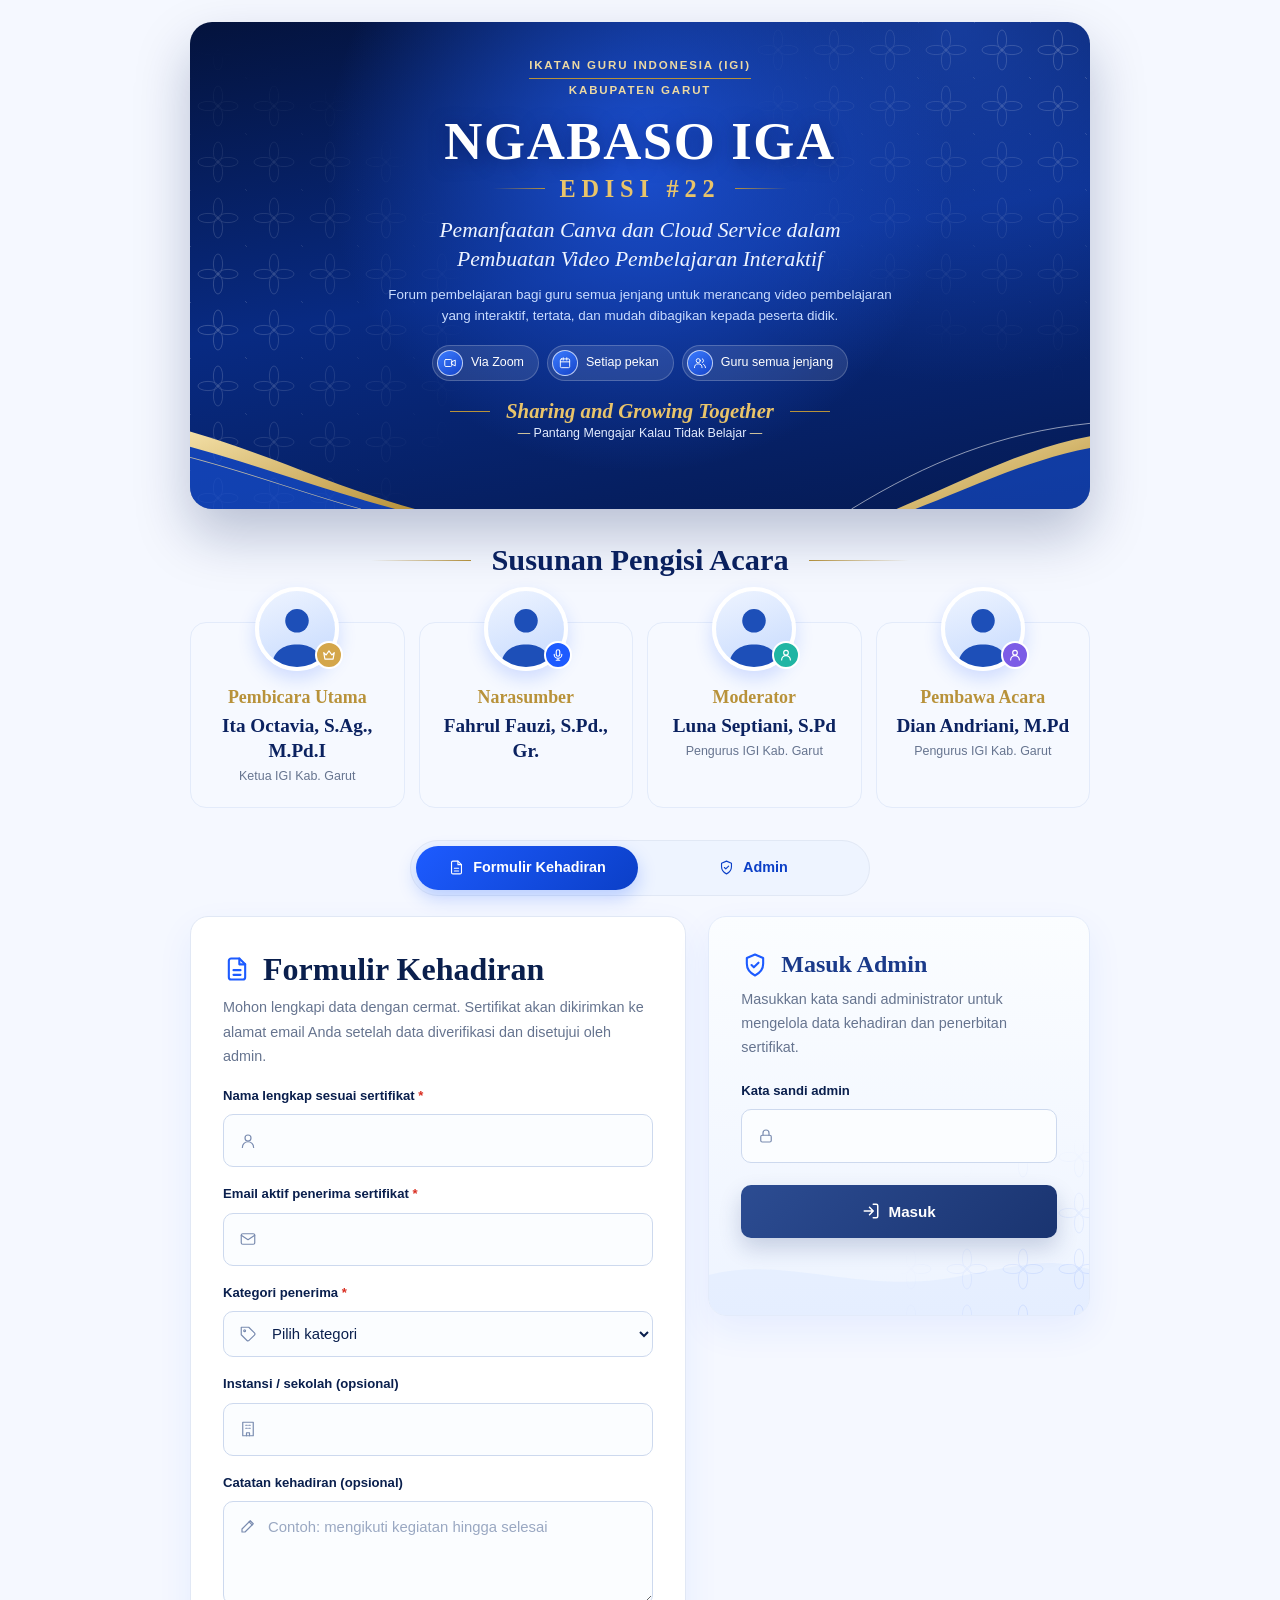
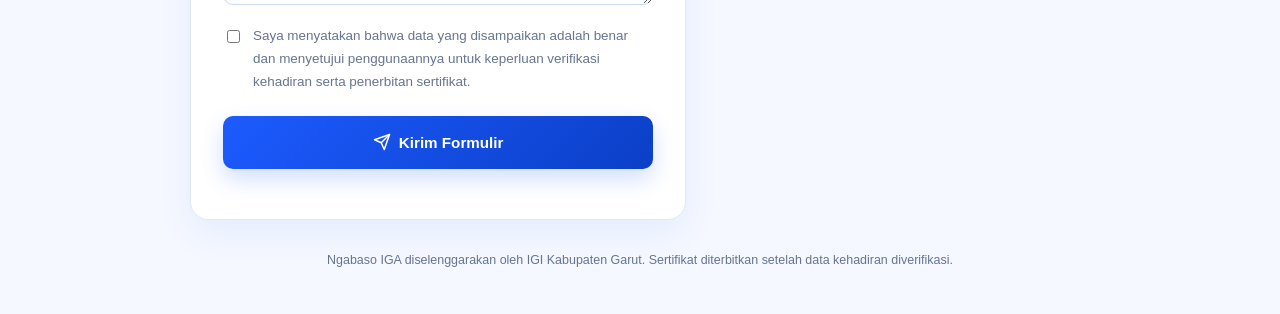
==== index.html @ 91cba40c "Update index.html" ====
<!DOCTYPE html>
<html lang="id">
<head>
  <meta charset="utf-8">
  <meta name="viewport" content="width=device-width, initial-scale=1">
  <meta http-equiv="Content-Security-Policy" content="default-src 'none'; script-src 'self'; style-src 'self' https://fonts.googleapis.com; font-src https://fonts.gstatic.com; img-src 'self' data:; connect-src https://script.google.com https://*.googleusercontent.com; base-uri 'none'; form-action 'none'">
  <meta name="description" content="Ngabaso IGA Edisi #22 - Pemanfaatan Canva dan Cloud Service dalam Pembuatan Video Pembelajaran Interaktif. IGI Kabupaten Garut.">
  <title>Ngabaso IGA Edisi #22 - Sertifikat Digital</title>
  <link rel="preconnect" href="https://fonts.googleapis.com">
  <link rel="preconnect" href="https://fonts.gstatic.com" crossorigin>
  <link rel="stylesheet" href="https://fonts.googleapis.com/css2?family=Cormorant+Garamond:ital,wght@0,500;0,600;0,700;1,500;1,600&family=Inter:wght@400;500;600&display=swap">
  <link rel="stylesheet" href="style.css">
</head>
<body>
  <main class="shell">


    <header class="hero">
      <p class="org" id="orgName">Ikatan Guru Indonesia (IGI) Kabupaten Garut</p>
      <h1 id="eventName">NGABASO IGA EDISI #22</h1>
      <p class="theme" id="eventTheme">Pemanfaatan Canva dan Cloud Service dalam Pembuatan Video Pembelajaran Interaktif</p>
      <p class="date hidden" id="eventDate"></p>
      <p class="lead" id="eventDesc">Forum pembelajaran bagi guru semua jenjang untuk merancang video pembelajaran yang interaktif, tertata, dan mudah dibagikan kepada peserta didik.</p>
      <ul class="chips" aria-label="Informasi kegiatan">
        <li><span class="ci"><svg class="ic" viewBox="0 0 24 24" aria-hidden="true"><rect x="3" y="6" width="12" height="12" rx="2"/><path d="M15 10l6-3v10l-6-3z"/></svg></span>Via Zoom</li>
        <li><span class="ci"><svg class="ic" viewBox="0 0 24 24" aria-hidden="true"><rect x="4" y="5" width="16" height="15" rx="2"/><path d="M4 10h16M9 3v4M15 3v4"/></svg></span>Setiap pekan</li>
        <li><span class="ci"><svg class="ic" viewBox="0 0 24 24" aria-hidden="true"><circle cx="9" cy="8" r="3.5"/><path d="M2.5 20a6.5 6.5 0 0 1 13 0"/><path d="M16 4.8a3.5 3.5 0 0 1 0 6.4M18 14.2a6.5 6.5 0 0 1 3.5 5.8"/></svg></span>Guru semua jenjang</li>
      </ul>
      <p class="tagline"><span>Sharing and Growing Together</span><span>Pantang Mengajar Kalau Tidak Belajar</span></p>
    </header>

    <section class="lineup" aria-labelledby="lineupTitle">
      <h2 id="lineupTitle">Susunan Pengisi Acara</h2>
      <dl class="people" id="peopleList">
        <div><span class="avatar" data-icon="1" aria-hidden="true"><svg class="sil" viewBox="0 0 84 84" aria-hidden="true"><circle cx="42" cy="33" r="13" fill="#1d4fb8"/><path d="M14 84c1-17 12-25 28-25s27 8 28 25z" fill="#1d4fb8"/></svg><i class="badge b-keynote"><svg class="ic" viewBox="0 0 24 24" aria-hidden="true"><path d="M3 8l4 4 5-7 5 7 4-4-2 11H5z"/></svg></i></span><dt>Pembicara Utama</dt><dd>Ita Octavia, S.Ag., M.Pd.I<small>Ketua IGI Kab. Garut</small></dd></div>
        <div><span class="avatar" data-icon="1" aria-hidden="true"><svg class="sil" viewBox="0 0 84 84" aria-hidden="true"><circle cx="42" cy="33" r="13" fill="#1d4fb8"/><path d="M14 84c1-17 12-25 28-25s27 8 28 25z" fill="#1d4fb8"/></svg><i class="badge b-narasumber"><svg class="ic" viewBox="0 0 24 24" aria-hidden="true"><rect x="9" y="3" width="6" height="11" rx="3"/><path d="M5.5 11a6.5 6.5 0 0 0 13 0M12 17.5V21M9 21h6"/></svg></i></span><dt>Narasumber</dt><dd>Fahrul Fauzi, S.Pd., Gr.</dd></div>
        <div><span class="avatar" data-icon="1" aria-hidden="true"><svg class="sil" viewBox="0 0 84 84" aria-hidden="true"><circle cx="42" cy="33" r="13" fill="#1d4fb8"/><path d="M14 84c1-17 12-25 28-25s27 8 28 25z" fill="#1d4fb8"/></svg><i class="badge b-moderator"><svg class="ic" viewBox="0 0 24 24" aria-hidden="true"><circle cx="12" cy="8" r="4"/><path d="M4.5 20.5a7.5 7.5 0 0 1 15 0"/></svg></i></span><dt>Moderator</dt><dd>Luna Septiani, S.Pd<small>Pengurus IGI Kab. Garut</small></dd></div>
        <div><span class="avatar" data-icon="1" aria-hidden="true"><svg class="sil" viewBox="0 0 84 84" aria-hidden="true"><circle cx="42" cy="33" r="13" fill="#1d4fb8"/><path d="M14 84c1-17 12-25 28-25s27 8 28 25z" fill="#1d4fb8"/></svg><i class="badge b-mc"><svg class="ic" viewBox="0 0 24 24" aria-hidden="true"><circle cx="12" cy="8" r="4"/><path d="M4.5 20.5a7.5 7.5 0 0 1 15 0"/></svg></i></span><dt>Pembawa Acara</dt><dd>Dian Andriani, M.Pd<small>Pengurus IGI Kab. Garut</small></dd></div>
      </dl>
    </section>

    <nav class="tabs" aria-label="Navigasi">
      <button class="tab active" id="publicTab" type="button"><svg class="ic" viewBox="0 0 24 24" aria-hidden="true"><path d="M14 3H7a2 2 0 0 0-2 2v14a2 2 0 0 0 2 2h10a2 2 0 0 0 2-2V8z"/><path d="M14 3v5h5M9 13h6M9 17h6"/></svg>Formulir Kehadiran</button>
      <button class="tab" id="adminTab" type="button"><svg class="ic" viewBox="0 0 24 24" aria-hidden="true"><path d="M12 3l7 3v5c0 5-3 8-7 10-4-2-7-5-7-10V6z"/><path d="M9 12l2 2 4-4"/></svg>Admin</button>
    </nav>

    <div class="workspace">
    <section id="publicView" class="panel">
      <h2>Formulir Kehadiran</h2>
      <p class="muted">Mohon lengkapi data dengan cermat. Sertifikat akan dikirimkan ke alamat email Anda setelah data diverifikasi dan disetujui oleh admin.</p>
      <form id="attendanceForm">
        <label for="fullName">Nama lengkap sesuai sertifikat <span>*</span></label>
        <input id="fullName" name="fullName" required minlength="3" maxlength="120" autocomplete="name">

        <label for="email">Email aktif penerima sertifikat <span>*</span></label>
        <input id="email" name="email" type="email" required maxlength="254" autocomplete="email">

        <label for="category">Kategori penerima <span>*</span></label>
        <select id="category" name="category" required>
          <option value="">Pilih kategori</option>
          <option>Peserta</option>
          <option>Narasumber</option>
          <option>Panitia</option>
        </select>

        <label for="organization">Instansi / sekolah (opsional)</label>
        <input id="organization" name="organization" maxlength="160">

        <label for="attendanceNote">Catatan kehadiran (opsional)</label>
        <textarea id="attendanceNote" name="attendanceNote" rows="3" maxlength="500" placeholder="Contoh: mengikuti kegiatan hingga selesai"></textarea>

        <div class="hp" aria-hidden="true">
          <label for="website">Jangan diisi</label>
          <input id="website" name="website" tabindex="-1" autocomplete="off">
        </div>

        <label class="consent"><input type="checkbox" id="confirmData" required> Saya menyatakan bahwa data yang disampaikan adalah benar dan menyetujui penggunaannya untuk keperluan verifikasi kehadiran serta penerbitan sertifikat.</label>
        <button class="primary" id="submitBtn" type="submit">Kirim Formulir</button>
      </form>
      <div id="publicMessage" class="message" role="status" aria-live="polite"></div>
    </section>

    <section id="adminView" class="panel hidden">
      <div id="loginPanel">
        <h2>Masuk Admin</h2>
        <p class="muted">Masukkan kata sandi administrator untuk mengelola data kehadiran dan penerbitan sertifikat.</p>
        <form id="loginForm">
          <label for="adminPassword">Kata sandi admin</label>
          <input id="adminPassword" type="password" required autocomplete="current-password">
          <button class="primary" id="loginBtn" type="submit">Masuk</button>
        </form>
        <div id="loginMessage" class="message" role="status" aria-live="polite"></div>
      </div>

      <div id="dashboard" class="hidden">
        <div class="dashboardHead">
          <div><h2>Panel Admin</h2><p class="muted">Verifikasi data kehadiran dan kelola informasi kegiatan.</p></div>
          <button class="secondary small" id="logoutBtn" type="button">Keluar</button>
        </div>
        <div class="subtabs">
          <button class="subtab active" id="validationTab" type="button">Validasi Data</button>
          <button class="subtab" id="settingsTab" type="button">Pengaturan Acara</button>
        </div>
        <div id="adminMessage" class="message" role="status" aria-live="polite"></div>

        <div id="validationPanel">
          <div class="toolbar">
            <label for="statusFilter">Tampilkan</label>
            <select id="statusFilter">
              <option value="MENUNGGU VALIDASI">Menunggu validasi</option>
              <option value="GAGAL">Gagal dikirim</option>
              <option value="DISETUJUI">Disetujui (belum selesai)</option>
              <option value="SEDANG DIPROSES">Sedang diproses (tertahan)</option>
              <option value="TERKIRIM">Terkirim</option>
              <option value="DITOLAK">Ditolak</option>
              <option value="SEMUA">Semua data</option>
            </select>
            <button class="secondary small" id="reloadBtn" type="button">Muat ulang</button>
          </div>
          <div id="submissionList" class="submissionList"><p class="muted">Silakan masuk untuk memuat data.</p></div>
        </div>

        <form id="settingsPanel" class="hidden" novalidate>
          <fieldset>
            <legend>Informasi acara</legend>
            <label for="s_orgName">Nama organisasi</label>
            <input id="s_orgName" maxlength="160">
            <label for="s_eventName">Judul kegiatan <span>*</span> (tulis edisi di akhir, contoh: NGABASO IGA EDISI #22)</label>
            <input id="s_eventName" maxlength="120">
            <label for="s_eventKind">Jenis kegiatan (dicetak pada sertifikat)</label>
            <input id="s_eventKind" maxlength="40" placeholder="Contoh: Webinar atau Pelatihan">
            <label for="s_eventTheme">Tema (ditampilkan pada halaman utama dan sertifikat)</label>
            <input id="s_eventTheme" maxlength="200">
            <label for="s_eventDate">Tanggal pelaksanaan (dipakai pada sertifikat)</label>
            <input id="s_eventDate" maxlength="120" placeholder="Contoh: 11 Oktober 2026">
            <label for="s_eventDescription">Deskripsi singkat (ditampilkan pada halaman utama)</label>
            <textarea id="s_eventDescription" rows="3" maxlength="600"></textarea>
          </fieldset>
          <fieldset>
            <legend>Pembicara dan petugas</legend>
            <p class="muted">Daftar ini tampil pada bagian "Susunan Pengisi Acara" di halaman utama. Ubah, tambah, atau hapus sesuai kebutuhan. Jika seluruh daftar dikosongkan, tampilan bawaan akan dipakai kembali.</p>
            <div id="peopleEditor"></div>
          </fieldset>
          <fieldset>
            <legend>Sertifikat</legend>
            <label for="s_certificateCode">Kode nomor sertifikat</label>
            <input id="s_certificateCode" maxlength="40" placeholder="IGI-GARUT">
            <p class="muted assetNote">Nomor tercetak: urutan/KODE/bulan romawi/tahun, misalnya 001/IGI-GARUT/X/2026.</p>
            <label for="s_eventDuration">Durasi kegiatan (JP)</label>
            <input id="s_eventDuration" maxlength="20" inputmode="numeric" placeholder="Contoh: 2">
            <label for="s_certificatePlace">Kota penerbitan sertifikat</label>
            <input id="s_certificatePlace" maxlength="60" placeholder="Garut">
            <label for="s_certificateDate">Tanggal penerbitan (kosongkan = tanggal persetujuan)</label>
            <input id="s_certificateDate" maxlength="60" placeholder="Contoh: 11 Oktober 2026">
            <label for="s_signerName">Nama penandatangan</label>
            <input id="s_signerName" maxlength="120">
            <label for="s_signerTitle">Jabatan penandatangan</label>
            <input id="s_signerTitle" maxlength="120">
            <label for="s_signerNta">NTA (Nomor Tanda Anggota) penandatangan</label>
            <input id="s_signerNta" maxlength="40" placeholder="Contoh: 1234567890 (dicetak di bawah nama)">
            <p class="muted assetNote">Unggah tanda tangan dan stempel sebagai satu berkas PNG transparan (tanda tangan di atas stempel). Latar sertifikat dapat diganti dengan gambar A4 landscape; area tengah sebaiknya cukup lapang untuk teks. Gambar tersimpan otomatis setelah dipilih.</p>
            <div id="assetEditor" class="assets"></div>
          </fieldset>
          <fieldset>
            <legend>Redaksi sertifikat dan email</legend>
            <p class="muted">Ubah kalimat yang tercetak pada sertifikat dan yang dikirim lewat email. Gunakan kode dalam kurung kurawal agar data terisi otomatis. Tanda [ ] membuat bagian di dalamnya hanya tampil bila datanya terisi. Kolom yang dikosongkan akan kembali ke redaksi bawaan.</p>
            <p class="muted placeholderHelp" id="placeholderHelp"></p>
            <div id="wordingEditor"></div>
            <div class="wordingTools"><button class="secondary small" id="wordingResetBtn" type="button">Kembalikan redaksi ke bawaan</button></div>
            <h4 class="previewHead">Pratinjau redaksi</h4>
            <div class="previewBar">
              <label for="previewCategory">Kategori contoh</label>
              <select id="previewCategory"><option>Peserta</option><option>Narasumber</option><option>Panitia</option></select>
            </div>
            <div class="wordingPreview" id="wordingPreview" aria-live="polite"></div>
            <p class="muted assetNote">Pratinjau memakai data contoh dan isian di atas. Tampilan akhir sertifikat (PDF) dapat dicek lewat fungsi testCertificatePreview di Apps Script.</p>
          </fieldset>
          <button class="primary" id="saveSettingsBtn" type="submit">Simpan pengaturan</button>
        </form>
      </div>
    </section>
    </div>

    <footer>Ngabaso IGA diselenggarakan oleh IGI Kabupaten Garut. Sertifikat diterbitkan setelah data kehadiran diverifikasi.</footer>
  </main>

  <script src="app.js" defer></script>
  <script src="icons.js" defer></script>
</body>
</html>
---- style.css ----
/* Ngabaso IGA - biru tua, batik, aksen emas. Cormorant Garamond untuk judul, Inter untuk teks.
   Font dimuat dari Google Fonts (diizinkan di CSP). */
:root {
  --ink:#0a1f4d; --body:#2b3a5c; --muted:#66748f; --line:#e1e8f5; --line-strong:#cdd9ee;
  --blue:#1d5bff; --blue-dark:#0b3fc7; --navy:#061a52; --sky:#eef4ff;
  --bg:#f5f8ff; --white:#fff; --gold:#b8923a; --gold-soft:#ecd9a3;
  --serif:"Cormorant Garamond", Georgia, "Times New Roman", serif;
  --display:"Cormorant Garamond", Georgia, serif; --script:"Cormorant Garamond", Georgia, serif;
  --sans:Inter, -apple-system, "Segoe UI", Roboto, Arial, sans-serif;
}
* { box-sizing:border-box; }
html { scroll-behavior:smooth; -webkit-text-size-adjust:100%; }
body { margin:0; background:var(--bg); color:var(--body); font:15px/1.7 var(--sans); -webkit-font-smoothing:antialiased; }
.shell { position:relative; width:min(940px, 100%); margin:0 auto; padding:22px 20px 8px; }

/* ===== Hero ===== */
.hero { position:relative; overflow:hidden; color:var(--white); border-radius:22px; padding:34px 36px 66px; text-align:center;
  background:radial-gradient(circle at 50% 28%, #1b4fd0 0, transparent 55%), radial-gradient(circle at 85% 0%, #2f6bff66 0, transparent 40%), linear-gradient(170deg,#04133d 0%,#082a82 50%,#051a52 100%);
  box-shadow:0 26px 54px #061a5240; animation:rise .7s ease-out both; }
.hero::before { content:""; position:absolute; inset:0; opacity:.26; pointer-events:none; background-image:url("data:image/svg+xml,%3Csvg xmlns='http://www.w3.org/2000/svg' width='56' height='56' fill='none' stroke='white' stroke-width='.8'%3E%3Cellipse cx='18' cy='28' rx='10' ry='4.6'/%3E%3Cellipse cx='38' cy='28' rx='10' ry='4.6'/%3E%3Cellipse cx='28' cy='18' rx='4.6' ry='10'/%3E%3Cellipse cx='28' cy='38' rx='4.6' ry='10'/%3E%3Ccircle cx='28' cy='28' r='1.3' fill='white' stroke='none'/%3E%3Ccircle cx='0' cy='0' r='1' fill='white' stroke='none'/%3E%3Ccircle cx='56' cy='56' r='1' fill='white' stroke='none'/%3E%3C/svg%3E"); background-size:56px 56px;
  -webkit-mask-image:radial-gradient(circle at 100% 0,#000 0,transparent 36%),radial-gradient(circle at 0 62%,#000 0,transparent 30%);
  mask-image:radial-gradient(circle at 100% 0,#000 0,transparent 36%),radial-gradient(circle at 0 62%,#000 0,transparent 30%); }
.hero::after { content:""; position:absolute; left:0; right:0; bottom:0; height:88px; pointer-events:none; background:url("data:image/svg+xml,%3Csvg xmlns='http://www.w3.org/2000/svg' viewBox='0 0 1000 150' preserveAspectRatio='none'%3E%3Cdefs%3E%3ClinearGradient id='g' x1='0' y1='0' x2='1' y2='1'%3E%3Cstop offset='0' stop-color='%23f3dfa6'/%3E%3Cstop offset='1' stop-color='%23b8923a'/%3E%3C/linearGradient%3E%3C/defs%3E%3Cpath d='M0 38C80 70 150 120 235 150H0z' fill='%231a56e0' opacity='.6'/%3E%3Cpath d='M0 18C85 55 160 112 250 150L228 150C150 118 80 78 0 44z' fill='url(%23g)'/%3E%3Cpath d='M0 62C70 90 130 125 190 150' fill='none' stroke='%23ecd9a3' stroke-width='1.2' opacity='.8'/%3E%3Cpath d='M1000 40C930 62 870 105 800 150H1000z' fill='%231a56e0' opacity='.55'/%3E%3Cpath d='M1000 26C925 48 862 100 785 150L806 150C876 108 932 66 1000 46z' fill='url(%23g)'/%3E%3Cpath d='M1000 4C900 20 820 70 735 150' fill='none' stroke='white' stroke-width='1' opacity='.75'/%3E%3C/svg%3E") center bottom / 100% 100% no-repeat; }
.hero > * { position:relative; z-index:1; }
.org { display:block; max-width:100%; margin:0 auto 14px; font-size:.72rem; font-weight:600; letter-spacing:.16em; text-transform:uppercase; line-height:1.65; color:var(--gold-soft); }
.org .o1, .org .o2 { display:block; }
.org .o1 { width:fit-content; max-width:100%; margin:0 auto 2px; padding-bottom:3px; border-bottom:1px solid var(--gold); }
.hero h1 { margin:0; font:700 clamp(1.9rem,6.4vw,3.3rem)/1.06 var(--display); letter-spacing:.03em; color:var(--white); text-shadow:0 3px 18px #00114a80; }
.hero h1 .t1 { display:block; }
.hero h1 .ed { display:flex; align-items:center; justify-content:center; gap:14px; margin-top:6px; font-weight:600; font-size:.46em; letter-spacing:.24em; color:#e9c46a; text-shadow:none; }
.hero h1 .ed::before, .hero h1 .ed::after { content:""; flex:none; width:clamp(22px,7vw,52px); height:1px; background:linear-gradient(90deg,transparent,var(--gold)); }
.hero h1 .ed::after { background:linear-gradient(90deg,var(--gold),transparent); }
.theme { margin:14px auto 0; max-width:30em; font:italic 500 clamp(1.05rem,2.6vw,1.35rem)/1.35 var(--serif); color:#eef4ff; text-wrap:balance; }
.date { margin:8px 0 0; font-weight:500; font-size:.85rem; color:var(--gold-soft); }
.lead { margin:10px auto 0; max-width:38em; font-size:.84rem; line-height:1.6; color:#c9dcff; text-wrap:pretty; }
.chips { display:flex; flex-wrap:wrap; justify-content:center; gap:8px; list-style:none; padding:0; margin:18px 0 0; }
.chips li { display:inline-flex; align-items:center; gap:8px; padding:4px 14px 4px 4px; border-radius:999px; background:#ffffff1a; border:1px solid #ffffff33; font-size:.78rem; font-weight:500; line-height:1.2; }
.ci { display:grid; place-items:center; width:26px; height:26px; border-radius:50%; background:linear-gradient(145deg,#3b7bff,#1544c9); color:#fff; border:1.5px solid #ffffffb3; }
.ci .ic { width:14px; height:14px; }
.tagline { display:flex; flex-direction:column; align-items:center; gap:0; margin:18px 0 0; }
.tagline span:first-child { display:flex; align-items:center; gap:16px; font:italic 600 1.3rem/1.2 var(--script); color:#e9c46a; }
.tagline span:first-child::before, .tagline span:first-child::after { content:""; width:40px; height:1px; background:var(--gold); }
.tagline span + span { font:400 .78rem/1.5 var(--sans); color:#e3ecff; }
.tagline span + span::before { content:"\2014  "; color:var(--gold-soft); }
.tagline span + span::after { content:"  \2014"; color:var(--gold-soft); }

/* ===== Pembicara dan petugas ===== */
.lineup { margin:34px 0 6px; text-align:center; }
.lineup h2 { display:flex; align-items:center; justify-content:center; gap:20px; margin:0; font:700 1.9rem/1.15 var(--serif); color:#0b2260; }
.lineup h2::before, .lineup h2::after { content:""; flex:0 1 100px; height:1px; background:linear-gradient(90deg,transparent,var(--gold)); }
.lineup h2::after { background:linear-gradient(90deg,var(--gold),transparent); }
.people { display:grid; grid-template-columns:repeat(4,minmax(0,1fr)); gap:14px; margin:44px 0 0; padding:0; text-align:center; }
.people > div { display:flex; flex-direction:column; align-items:center; padding:0 12px 24px; background:#f6f9ff; border:1px solid #e3ebfa; border-radius:16px; }
.avatar { position:relative; display:block; flex:none; width:84px; height:84px; margin-top:-36px; border-radius:50%; border:4px solid var(--white); box-shadow:0 8px 18px #1d5bff2e; font-size:0; }
.avatar .sil { display:block; width:100%; height:100%; border-radius:50%; background:linear-gradient(160deg,#eef4ff,#c6dafe); }
.badge { position:absolute; right:-8px; bottom:-2px; display:grid; place-items:center; width:28px; height:28px; border-radius:50%; border:2px solid var(--white); color:#fff; background:var(--blue); }
.badge .ic { width:14px; height:14px; stroke-width:2; }
.b-keynote { background:#d4a64a; } .b-narasumber { background:#1d5bff; } .b-moderator { background:#1fb5a3; } .b-mc { background:#7c5ce6; }
.people dt { margin:16px 0 0; font:700 1.12rem var(--serif); color:var(--gold); }
.people dd { margin:6px 0 0; font:700 1.2rem/1.3 var(--serif); color:#0b2260; overflow-wrap:anywhere; }
.people small { display:block; margin-top:5px; font:400 .78rem var(--sans); color:var(--muted); }

/* ===== Tab (pil) ===== */
.tabs { display:flex; gap:4px; width:min(460px,100%); margin:32px auto 20px; padding:5px; background:#eef4ff; border:1px solid var(--line); border-radius:999px; }
.tab { flex:1; display:inline-flex; align-items:center; justify-content:center; gap:8px; height:44px; padding:0 14px; border:0; border-radius:999px; background:transparent; color:var(--blue-dark); font-weight:600; font-size:.9rem; cursor:pointer; transition:background .2s, color .2s, box-shadow .2s; }
.tab:hover { background:#e0eaff; }
.tab.active { background:linear-gradient(135deg,var(--blue),var(--blue-dark)); color:#fff; box-shadow:0 8px 18px #1d5bff40; }
.tab .ic { width:17px; height:17px; }
.ic { width:18px; height:18px; fill:none; stroke:currentColor; stroke-width:1.6; stroke-linecap:round; stroke-linejoin:round; }

/* ===== Panel ===== */
.panel { max-width:700px; margin:0 auto; background:var(--white); border:1px solid var(--line); border-radius:20px; padding:38px 40px; box-shadow:0 18px 44px #1d5bff14; }
#adminView { max-width:none; }
.panel h2 { display:flex; align-items:center; gap:12px; margin:0 0 8px; font:700 2rem/1.15 var(--serif); color:var(--ink); }
#publicView > h2::before, #loginPanel > h2::before { content:""; flex:none; width:28px; height:28px; background:no-repeat center / contain; }
#publicView > h2::before { background-image:url("data:image/svg+xml,%3Csvg xmlns='http://www.w3.org/2000/svg' viewBox='0 0 24 24' fill='none' stroke='%231d5bff' stroke-width='1.8' stroke-linecap='round' stroke-linejoin='round'%3E%3Cpath d='M14 3H7a2 2 0 0 0-2 2v14a2 2 0 0 0 2 2h10a2 2 0 0 0 2-2V8z'/%3E%3Cpath d='M14 3v5h5M9 13h6M9 17h6'/%3E%3C/svg%3E"); }
#loginPanel > h2::before { background-image:url("data:image/svg+xml,%3Csvg xmlns='http://www.w3.org/2000/svg' viewBox='0 0 24 24' fill='none' stroke='%231d5bff' stroke-width='1.8' stroke-linecap='round' stroke-linejoin='round'%3E%3Cpath d='M12 3l7 3v5c0 5-3 8-7 10-4-2-7-5-7-10V6z'/%3E%3Cpath d='M9 12l2 2 4-4'/%3E%3C/svg%3E"); }
.panel > h2 + .muted, #loginPanel .muted, .dashboardHead .muted { font-size:.9rem; }
.muted { color:var(--muted); margin:0; }
#attendanceForm, #loginForm { margin:8px 0 0; }

/* ===== Susunan dua panel (desktop): formulir kiri, login admin kanan =====
   Hanya CSS. Selama admin belum masuk, kedua panel tampil berdampingan walau app.js
   memberi class "hidden" pada salah satunya. Setelah masuk, panel admin tampil penuh seperti semula.
   Di layar sempit atau browser tanpa :has(), perilaku tab asli (satu panel per tab) tetap berlaku. */
#adminView { position:relative; overflow:hidden; }
@media (min-width:900px) {
  @supports selector(:has(*)) {
    .workspace { display:grid; grid-template-columns:minmax(0,1.3fr) minmax(0,1fr); gap:22px; align-items:start; }
    .workspace .panel { max-width:none; margin:0; padding:34px 32px; }
    .workspace:has(#dashboard.hidden) #publicView.hidden,
    .workspace:has(#dashboard.hidden) #adminView.hidden { display:block !important; }
    .workspace:has(#dashboard:not(.hidden)) { grid-template-columns:minmax(0,1fr); }
    .workspace:has(#dashboard:not(.hidden)) #publicView { max-width:700px; margin:0 auto; }
    .workspace:has(#dashboard.hidden) #adminView { min-height:400px; }
    .workspace:has(#dashboard.hidden) #adminView::after { content:""; position:absolute; right:-24px; bottom:-24px; width:230px; height:210px; pointer-events:none; opacity:.13;
      background:url("data:image/svg+xml,%3Csvg xmlns='http://www.w3.org/2000/svg' width='56' height='56' fill='none' stroke='%231d5bff' stroke-width='1'%3E%3Cellipse cx='18' cy='28' rx='10' ry='4.6'/%3E%3Cellipse cx='38' cy='28' rx='10' ry='4.6'/%3E%3Cellipse cx='28' cy='18' rx='4.6' ry='10'/%3E%3Cellipse cx='28' cy='38' rx='4.6' ry='10'/%3E%3C/svg%3E"); background-size:56px 56px;
      -webkit-mask-image:radial-gradient(circle at 80% 85%,#000 0,transparent 68%); mask-image:radial-gradient(circle at 80% 85%,#000 0,transparent 68%); }
    .workspace:has(#dashboard.hidden) #loginPanel { position:relative; z-index:1; }
  }
}

/* ===== Formulir ===== */
label { display:block; margin:20px 0 7px; font-weight:600; font-size:.82rem; color:var(--ink); }
label span { color:#d92d20; }
input:not([type=checkbox]), select, textarea { display:block; width:100%; padding:13px 15px; border:1px solid var(--line-strong); border-radius:10px; font:inherit; font-size:.93rem; color:var(--ink); background-color:#fbfdff; transition:border-color .2s, box-shadow .2s; }
#fullName, #email, #category, #organization, #adminPassword { padding-left:44px; background-repeat:no-repeat; background-position:15px center; background-size:18px; }
#attendanceNote { padding-left:44px; background-repeat:no-repeat; background-position:15px 15px; background-size:18px; }
#fullName { background-image:url("data:image/svg+xml,%3Csvg xmlns='http://www.w3.org/2000/svg' viewBox='0 0 24 24' fill='none' stroke='%237a8cb0' stroke-width='1.6' stroke-linecap='round' stroke-linejoin='round'%3E%3Ccircle cx='12' cy='8' r='4'/%3E%3Cpath d='M4.5 20.5a7.5 7.5 0 0 1 15 0'/%3E%3C/svg%3E"); } #email { background-image:url("data:image/svg+xml,%3Csvg xmlns='http://www.w3.org/2000/svg' viewBox='0 0 24 24' fill='none' stroke='%237a8cb0' stroke-width='1.6' stroke-linecap='round' stroke-linejoin='round'%3E%3Crect x='3' y='5' width='18' height='14' rx='2'/%3E%3Cpath d='M3 7l9 6 9-6'/%3E%3C/svg%3E"); } #category { background-image:url("data:image/svg+xml,%3Csvg xmlns='http://www.w3.org/2000/svg' viewBox='0 0 24 24' fill='none' stroke='%237a8cb0' stroke-width='1.6' stroke-linecap='round' stroke-linejoin='round'%3E%3Cpath d='M20.6 13.4l-7.2 7.2a2 2 0 0 1-2.8 0L3 13V3h10l7.6 7.6a2 2 0 0 1 0 2.8z'/%3E%3Ccircle cx='7.5' cy='7.5' r='1.2'/%3E%3C/svg%3E"); }
#organization { background-image:url("data:image/svg+xml,%3Csvg xmlns='http://www.w3.org/2000/svg' viewBox='0 0 24 24' fill='none' stroke='%237a8cb0' stroke-width='1.6' stroke-linecap='round' stroke-linejoin='round'%3E%3Crect x='5' y='3' width='14' height='18'/%3E%3Cpath d='M9 7h2M13 7h2M9 11h2M13 11h2M10 21v-4h4v4'/%3E%3C/svg%3E"); } #attendanceNote { background-image:url("data:image/svg+xml,%3Csvg xmlns='http://www.w3.org/2000/svg' viewBox='0 0 24 24' fill='none' stroke='%237a8cb0' stroke-width='1.6' stroke-linecap='round' stroke-linejoin='round'%3E%3Cpath d='M4 20h4L19 9l-4-4L4 16z'/%3E%3Cpath d='M13.5 6.5l4 4'/%3E%3C/svg%3E"); } #adminPassword { background-image:url("data:image/svg+xml,%3Csvg xmlns='http://www.w3.org/2000/svg' viewBox='0 0 24 24' fill='none' stroke='%237a8cb0' stroke-width='1.6' stroke-linecap='round' stroke-linejoin='round'%3E%3Crect x='5' y='11' width='14' height='9' rx='2'/%3E%3Cpath d='M8 11V8a4 4 0 0 1 8 0v3'/%3E%3C/svg%3E"); }
input::placeholder, textarea::placeholder { color:#9aa8c2; }
input:not([type=checkbox]):hover, select:hover, textarea:hover { border-color:#9db9ea; }
input:focus-visible, select:focus-visible, textarea:focus-visible { outline:2px solid transparent; border-color:var(--blue); box-shadow:0 0 0 4px #1d5bff22; background-color:var(--white); }
textarea { resize:vertical; }
.consent { display:flex; align-items:flex-start; gap:10px; font-weight:400; font-size:.84rem; color:var(--muted); margin-top:24px; }
.consent input { margin-top:5px; accent-color:var(--blue); }
button { font:inherit; font-size:.92rem; cursor:pointer; border:0; border-radius:10px; padding:12px 20px; font-weight:600; transition:background .2s, transform .1s, box-shadow .2s; }
button:active:not(:disabled) { transform:translateY(1px); }
button:focus-visible, a:focus-visible, .tab:focus-visible { outline:3px solid #1d5bff55; outline-offset:2px; }
button:disabled { opacity:.6; cursor:wait; }
.primary { background:linear-gradient(135deg,var(--blue),var(--blue-dark)); color:var(--white); box-shadow:0 10px 22px #1d5bff33; }
.primary:hover:not(:disabled) { box-shadow:0 12px 26px #1d5bff52; }
.secondary { background:var(--sky); color:var(--blue-dark); }
.secondary:hover { background:#dce9ff; }
.danger { background:#d92d20; color:var(--white); }
.small { padding:8px 14px; font-size:.84rem; }
#attendanceForm .primary, #loginForm .primary { display:flex; align-items:center; justify-content:center; gap:8px; width:100%; margin-top:22px; padding:14px; font-size:.95rem; }
#submitBtn::before, #loginBtn::before { content:""; width:18px; height:18px; background:no-repeat center / contain; }
#submitBtn::before { background-image:url("data:image/svg+xml,%3Csvg xmlns='http://www.w3.org/2000/svg' viewBox='0 0 24 24' fill='none' stroke='white' stroke-width='2' stroke-linecap='round' stroke-linejoin='round'%3E%3Cpath d='M22 2L11 13'/%3E%3Cpath d='M22 2l-7 20-4-9-9-4z'/%3E%3C/svg%3E"); } #loginBtn::before { background-image:url("data:image/svg+xml,%3Csvg xmlns='http://www.w3.org/2000/svg' viewBox='0 0 24 24' fill='none' stroke='white' stroke-width='2' stroke-linecap='round' stroke-linejoin='round'%3E%3Cpath d='M15 3h4a2 2 0 0 1 2 2v14a2 2 0 0 1-2 2h-4'/%3E%3Cpath d='M10 17l5-5-5-5M15 12H3'/%3E%3C/svg%3E"); }
.formNote { display:flex; align-items:center; gap:10px; margin:16px 0 0; padding:11px 14px; border-radius:10px; background:var(--sky); color:var(--muted); font-size:.78rem; }
.formNote::before { content:""; flex:none; width:18px; height:18px; background:url("data:image/svg+xml,%3Csvg xmlns='http://www.w3.org/2000/svg' viewBox='0 0 24 24' fill='none' stroke='%2366748f' stroke-width='1.8' stroke-linecap='round' stroke-linejoin='round'%3E%3Ccircle cx='12' cy='12' r='9'/%3E%3Cpath d='M12 11v5M12 8h.01'/%3E%3C/svg%3E") no-repeat center / contain; }
.hidden { display:none !important; }
.hp { position:absolute; left:-9999px; width:1px; height:1px; overflow:hidden; }
.fileLink { align-self:center; color:var(--blue); font-weight:600; font-size:.85rem; }

/* ===== Pesan ===== */
.message { margin-top:16px; padding:0; border-radius:10px; white-space:pre-wrap; overflow-wrap:anywhere; font-size:.9rem; }
.message:not(:empty) { padding:13px 16px; background:var(--sky); color:var(--blue-dark); }
.message.success { background:#e7f7ee; color:#146c3a; }
.message.error { background:#fdecea; color:#a21b13; }
.message.warning { background:#fff4db; color:#7a4c00; }

/* ===== Admin ===== */
.dashboardHead { display:flex; justify-content:space-between; align-items:flex-start; gap:12px; }
.subtabs { display:flex; gap:4px; margin:18px 0 0; border-bottom:1px solid var(--line); }
.subtab { background:none; color:var(--muted); border-radius:0; padding:11px 16px; border-bottom:2px solid transparent; }
.subtab.active { color:var(--blue); border-bottom-color:var(--blue); }
.toolbar { display:flex; align-items:center; flex-wrap:wrap; gap:10px; margin:20px 0; }
.toolbar label { margin:0; }
.toolbar select { width:auto; min-width:210px; }
.submissionList { display:grid; gap:12px; }
.submissionCard { border:1px solid var(--line); border-left:3px solid var(--gold); border-radius:14px; padding:18px; min-width:0; background:var(--white); }
.cardTitle { display:flex; justify-content:space-between; gap:10px; align-items:flex-start; }
.cardTitle h3 { margin:0; font:700 1.25rem/1.25 var(--serif); color:var(--ink); overflow-wrap:anywhere; }
.status { font-size:.7rem; font-weight:700; padding:5px 11px; background:var(--sky); color:var(--blue-dark); border-radius:999px; }
.details { display:grid; grid-template-columns:repeat(2,minmax(0,1fr)); gap:0 18px; margin:12px 0; }
.details p { margin:5px 0; overflow-wrap:anywhere; font-size:.86rem; }
.submissionCard textarea { margin-top:8px; }
.actions { display:flex; flex-wrap:wrap; gap:8px; margin-top:12px; }
fieldset { border:1px solid var(--line); border-radius:14px; padding:6px 20px 20px; margin:20px 0 0; min-width:0; }
legend { padding:0 8px; font:700 1.25rem var(--serif); color:var(--ink); }
.groupHead { display:flex; justify-content:space-between; align-items:baseline; gap:10px; margin-top:18px; }
.groupHead h4 { margin:0; font-size:.92rem; }
.groupHead .muted { font-size:.78rem; }
.rows { display:grid; gap:8px; margin:8px 0; }
.personRow { display:grid; grid-template-columns:1fr 1fr auto; gap:8px; }
.assetNote { margin-top:16px; font-size:.84rem; }
.assets { display:grid; grid-template-columns:repeat(2,minmax(0,1fr)); gap:12px; margin-top:10px; }
.assetCard { border:1px solid var(--line); border-radius:12px; padding:12px; display:grid; gap:8px; align-content:start; }
.assetCard p { margin:0; font-size:.8rem; }
.assetPreview, .assetEmpty { width:100%; height:120px; border-radius:10px; background:var(--sky); object-fit:contain; }
.assetEmpty { display:grid; place-items:center; color:var(--muted); font-size:.82rem; }
.assetCard input[type=file] { padding:8px; font-size:.8rem; }
#settingsPanel > .primary { width:100%; margin-top:22px; padding:15px; }

footer { text-align:center; color:var(--muted); font-size:.78rem; padding:30px 10px 34px; }

@keyframes rise { from { opacity:0; transform:translateY(10px); } to { opacity:1; transform:none; } }
@media (prefers-reduced-motion:reduce) { * { animation:none !important; transition:none !important; scroll-behavior:auto !important; } }

@media (max-width:820px) {
  .hero { padding:30px 24px 64px; }
  .people { grid-template-columns:repeat(2,minmax(0,1fr)); row-gap:44px; }
  .assets { grid-template-columns:repeat(2,minmax(0,1fr)); }
}
@media (max-width:640px) {
  .shell { padding:10px 10px 0; }
  .hero { padding:26px 16px 58px; border-radius:18px; }
  .hero::after { height:56px; }
  .org { font-size:.64rem; letter-spacing:.1em; margin-bottom:12px; }
  .hero h1 .ed { gap:10px; letter-spacing:.2em; }
  .theme { margin-top:12px; }
  .lead { font-size:.8rem; }
  .chips { gap:6px; margin-top:16px; }
  .chips li { padding-right:11px; font-size:.74rem; gap:6px; }
  .ci { width:22px; height:22px; } .ci .ic { width:12px; height:12px; }
  .tagline { margin-top:14px; }
  .tagline span:first-child { font-size:1.12rem; }
  .tagline span:first-child::before, .tagline span:first-child::after { display:none; }
  .tagline span + span { font-size:.74rem; }
  .lineup { margin-top:28px; }
  .lineup h2 { font-size:1.5rem; gap:10px; }
  .lineup h2::before, .lineup h2::after { flex-basis:30px; }
  .tabs { margin:24px auto 16px; }
  .tab { font-size:.82rem; padding:0 8px; gap:6px; }
  .panel { padding:24px 16px; border-radius:18px; }
  .panel h2 { font-size:1.55rem; }
  input:not([type=checkbox]), select, textarea { font-size:16px; } /* cegah zoom otomatis di iOS */
  .small { min-height:40px; }
  .details { grid-template-columns:1fr; }
  .dashboardHead { align-items:center; }
  .subtab { padding:11px 10px; font-size:.85rem; }
  .toolbar { align-items:stretch; } .toolbar select { width:100%; min-width:0; }
  .actions button { flex:1 1 100%; }
  .personRow { grid-template-columns:1fr; } .assets { grid-template-columns:1fr; }
  footer { padding:22px 8px 26px; }
}
/* Ponsel: daftar pengisi acara menjadi kartu mendatar (avatar kiri, teks kanan) agar tidak memanjang */
@media (max-width:560px) {
  .people { grid-template-columns:1fr; gap:10px; margin-top:20px; row-gap:10px; }
  .people > div { display:grid; grid-template-columns:60px minmax(0,1fr); column-gap:14px; align-items:center; text-align:left; padding:12px 14px; }
  .avatar { grid-row:1 / 3; width:60px; height:60px; margin:0; border-width:3px; box-shadow:0 5px 12px #1d5bff26; }
  .badge { width:22px; height:22px; right:-5px; bottom:-2px; }
  .badge .ic { width:12px; height:12px; }
  .people dt { margin:0; align-self:end; font-size:.98rem; }
  .people dd { margin:1px 0 0; align-self:start; font-size:1.08rem; }
  .people small { margin-top:2px; }
}
@media (max-width:380px) {
  .hero { padding-left:12px; padding-right:12px; }
  .tab .ic { display:none; }
  .hero h1 .ed { letter-spacing:.14em; }
}

/* ===== Penyesuaian tampilan dua panel (desktop) ===== */
@media (min-width:900px) {
  @supports selector(:has(*)) {
    .workspace .panel { border-radius:18px; box-shadow:0 14px 36px #1d5bff12; }
    .workspace #publicView label { margin-top:16px; }
    .workspace #publicView .consent { margin-top:20px; }
    .workspace:has(#dashboard.hidden) #adminView { background:linear-gradient(180deg,#fbfdff 0%,#eef4ff 100%); border-color:#e3ebfa; }
    .workspace:has(#dashboard.hidden) #adminView h2 { font-size:1.5rem; color:#1a3a8a; }
    .workspace:has(#dashboard.hidden) #adminView::before { content:""; position:absolute; left:0; right:0; bottom:0; height:90px; pointer-events:none; opacity:.9;
      background:url("data:image/svg+xml,%3Csvg xmlns='http://www.w3.org/2000/svg' viewBox='0 0 400 90' preserveAspectRatio='none'%3E%3Cpath d='M0 50C80 30 160 70 260 52S360 36 400 44V90H0z' fill='%23dce9ff' opacity='.55'/%3E%3C/svg%3E") bottom / 100% 100% no-repeat; }
  }
}
#loginForm .primary { background:linear-gradient(135deg,#2c4c92,#1a3470); box-shadow:0 10px 22px #1a347033; }

/* ===== Kotak dialog (konfirmasi tindakan admin) ===== */
body.dialogOpen { overflow:hidden; }
.dialogOverlay { position:fixed; inset:0; z-index:1000; display:grid; place-items:center; padding:20px;
  background:rgba(6,26,82,.55); -webkit-backdrop-filter:blur(3px); backdrop-filter:blur(3px); animation:dlgFade .16s ease-out both; }
.dialogBox { position:relative; width:min(440px,100%); max-height:calc(100vh - 40px); overflow:auto; padding:28px 26px 22px; text-align:center;
  background:var(--white); border-radius:18px; border:1px solid var(--line-strong); border-top:3px solid var(--gold);
  box-shadow:0 30px 70px rgba(6,26,82,.35); animation:dlgRise .2s ease-out both; }
.dialogIcon { display:grid; place-items:center; width:52px; height:52px; margin:0 auto 14px; border-radius:50%; background:var(--sky); color:var(--blue-dark); }
.dialogIcon svg { width:26px; height:26px; }
.tone-danger .dialogIcon { background:#fdecea; color:#d92d20; }
.tone-warning .dialogIcon { background:#fff5dc; color:#a86b00; }
.dialogTitle { margin:0 0 6px; font:700 1.45rem/1.2 var(--serif); color:var(--ink); }
.dialogMessage { margin:0; font-size:.9rem; line-height:1.6; color:var(--muted); }
.dialogDetails { display:grid; grid-template-columns:auto minmax(0,1fr); gap:6px 14px; margin:16px 0 0; padding:12px 14px; text-align:left;
  background:var(--bg); border:1px solid var(--line); border-radius:12px; font-size:.86rem; }
.dialogDetails dt { color:var(--muted); font-weight:500; }
.dialogDetails dd { margin:0; color:var(--ink); font-weight:600; overflow-wrap:anywhere; }
.dialogActions { display:flex; justify-content:center; gap:10px; margin-top:22px; }
.dialogActions button { flex:1 1 0; max-width:200px; min-height:44px; padding:10px 16px; }
@keyframes dlgFade { from { opacity:0; } to { opacity:1; } }
@keyframes dlgRise { from { opacity:0; transform:translateY(10px) scale(.98); } to { opacity:1; transform:none; } }
@media (max-width:480px) { .dialogActions { flex-direction:column-reverse; } .dialogActions button { max-width:none; } }
@media (prefers-reduced-motion:reduce) { .dialogOverlay, .dialogBox { animation:none; } }
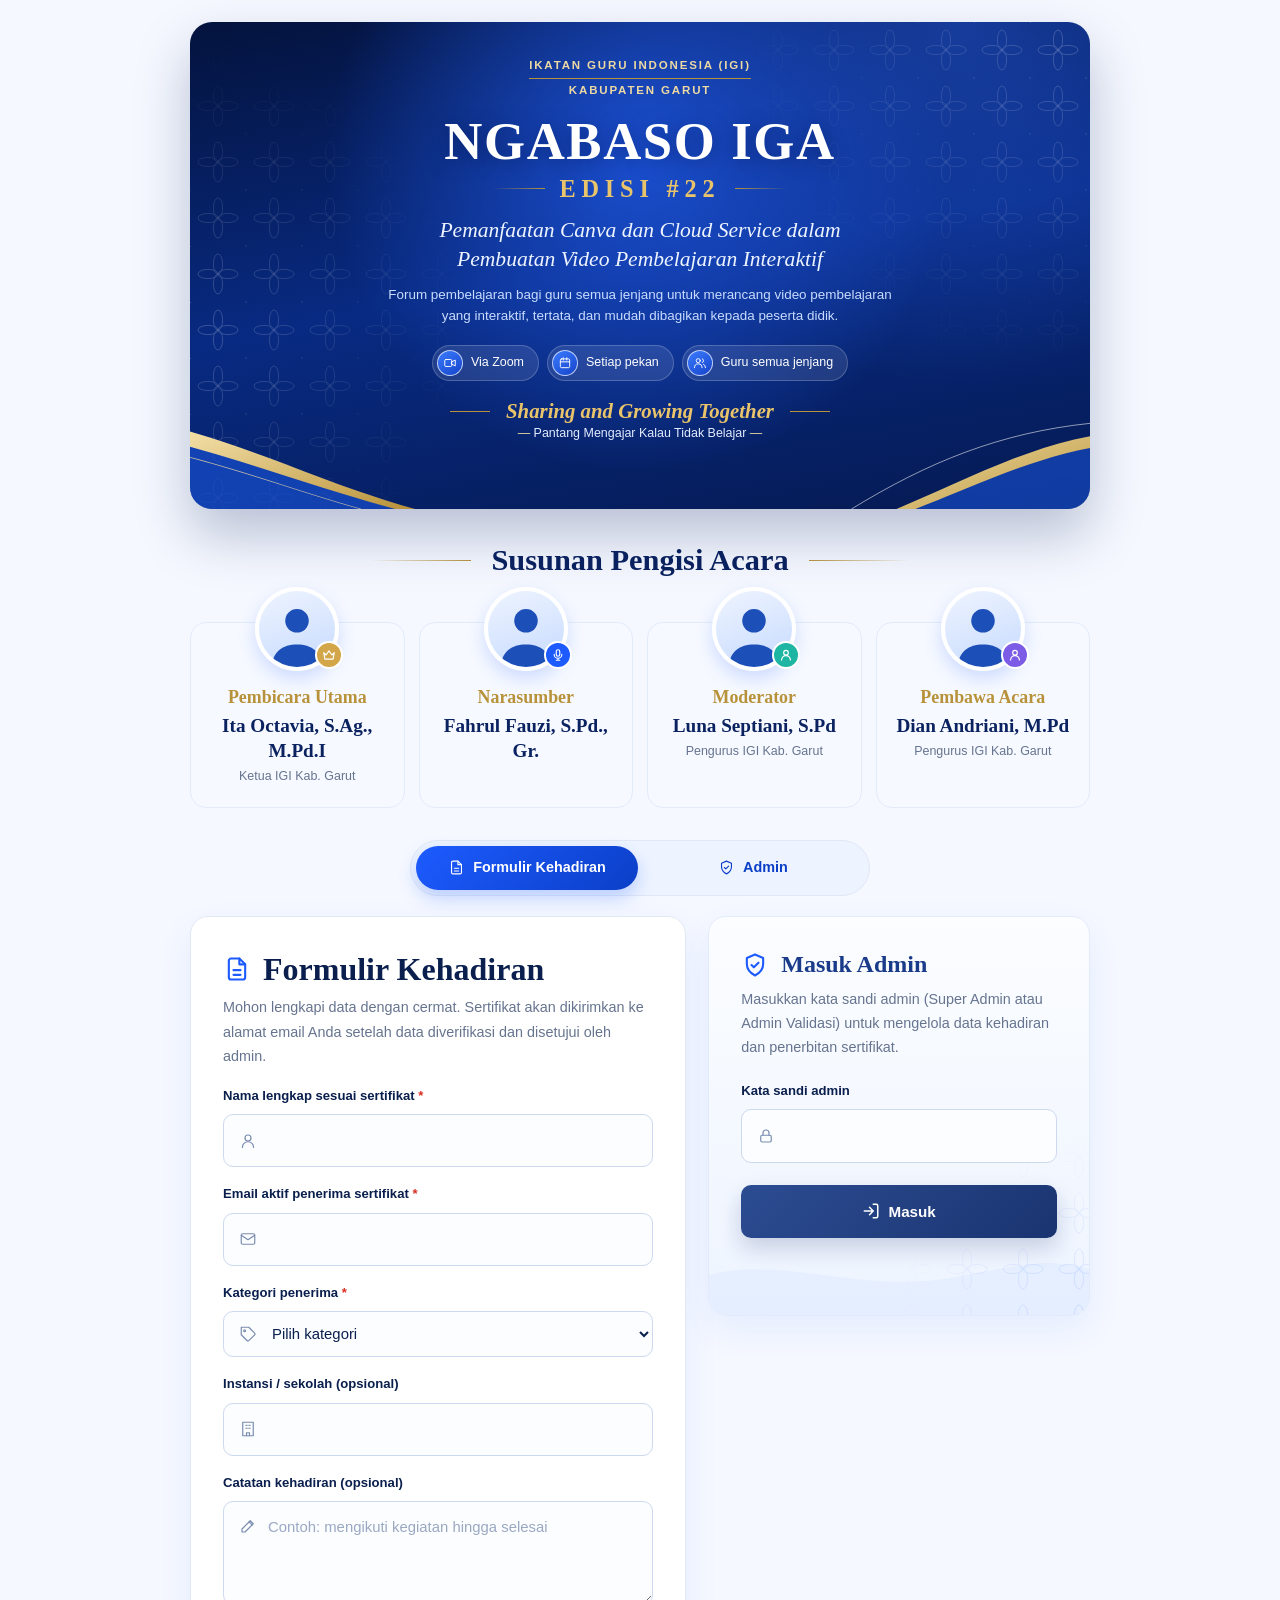
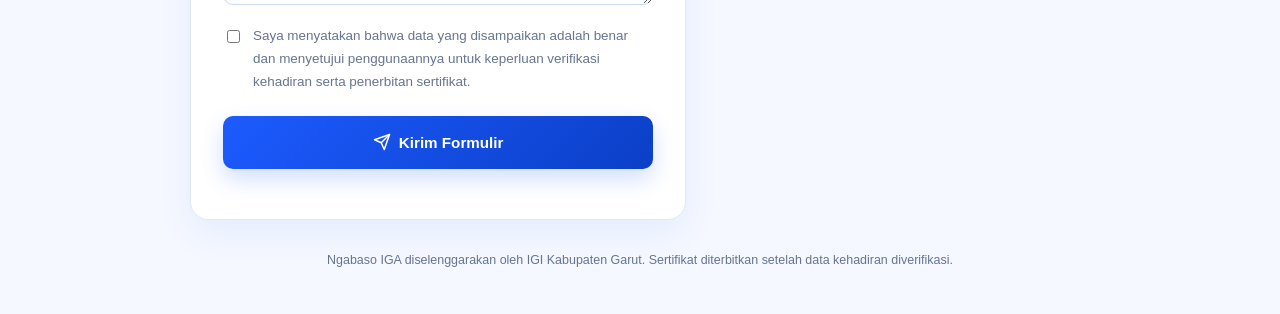
==== commit 10802cf8: "Update index.html" ====
--- a/index.html
+++ b/index.html
@@ -83,7 +83,7 @@
     <section id="adminView" class="panel hidden">
       <div id="loginPanel">
         <h2>Masuk Admin</h2>
-        <p class="muted">Masukkan kata sandi administrator untuk mengelola data kehadiran dan penerbitan sertifikat.</p>
+        <p class="muted">Masukkan kata sandi admin (Super Admin atau Admin Validasi) untuk mengelola data kehadiran dan penerbitan sertifikat.</p>
         <form id="loginForm">
           <label for="adminPassword">Kata sandi admin</label>
           <input id="adminPassword" type="password" required autocomplete="current-password">
@@ -94,10 +94,10 @@
 
       <div id="dashboard" class="hidden">
         <div class="dashboardHead">
-          <div><h2>Panel Admin</h2><p class="muted">Verifikasi data kehadiran dan kelola informasi kegiatan.</p></div>
+          <div><h2>Panel Admin</h2><p class="muted" id="dashDesc">Verifikasi data kehadiran dan kelola informasi kegiatan.</p></div>
           <button class="secondary small" id="logoutBtn" type="button">Keluar</button>
         </div>
-        <div class="subtabs">
+        <div class="subtabs" id="subtabs">
           <button class="subtab active" id="validationTab" type="button">Validasi Data</button>
           <button class="subtab" id="settingsTab" type="button">Pengaturan Acara</button>
         </div>
--- a/style.css
+++ b/style.css
@@ -269,3 +269,24 @@
 @keyframes dlgRise { from { opacity:0; transform:translateY(10px) scale(.98); } to { opacity:1; transform:none; } }
 @media (max-width:480px) { .dialogActions { flex-direction:column-reverse; } .dialogActions button { max-width:none; } }
 @media (prefers-reduced-motion:reduce) { .dialogOverlay, .dialogBox { animation:none; } }
+
+/* ===== Latar sertifikat dan redaksi ===== */
+.assetCard.wide { grid-column:1 / -1; }
+#wordingEditor textarea, #wordingEditor input { width:100%; }
+.placeholderHelp code { display:inline-block; margin:2px 2px 2px 0; padding:1px 8px; border-radius:999px; background:var(--sky); color:var(--blue-dark); font:600 .78rem/1.6 var(--sans); cursor:help; }
+.wordingTools { margin-top:14px; }
+.previewHead { margin:22px 0 4px; font:700 1.1rem/1.3 var(--serif); color:var(--ink); }
+.previewBar { display:flex; align-items:center; gap:10px; margin-bottom:10px; }
+.previewBar label { margin:0; }
+.previewBar select { width:auto; }
+.wordingPreview { padding:20px 18px; text-align:center; background:linear-gradient(180deg,#fff,#f5f8ff); border:1px solid var(--line-strong); border-top:3px solid var(--gold); border-radius:12px; }
+.wordingPreview p { margin:0 0 4px; overflow-wrap:anywhere; }
+.wordingPreview .pvPre { white-space:pre-line; }
+.wordingPreview .pvTitle { font:700 1.5rem/1.2 var(--serif); letter-spacing:.3em; color:var(--ink); }
+.wordingPreview .pvName { margin:6px 0; font:italic 600 1.5rem/1.2 var(--serif); color:var(--ink); }
+.wordingPreview .pvSmall { font-size:.84rem; color:var(--muted); }
+.wordingPreview .pvRole { font-size:.9rem; font-weight:700; color:var(--blue-dark); }
+.wordingPreview .pvEvent { font:700 1.05rem/1.4 var(--serif); color:var(--ink); }
+.wordingPreview hr { margin:14px 0; border:0; border-top:1px dashed var(--line-strong); }
+.wordingPreview .pvMail { text-align:left; font-size:.82rem; color:var(--body); }
+.wordingPreview .pvMail.pvPre { padding:10px 12px; background:#fff; border:1px solid var(--line); border-radius:8px; }
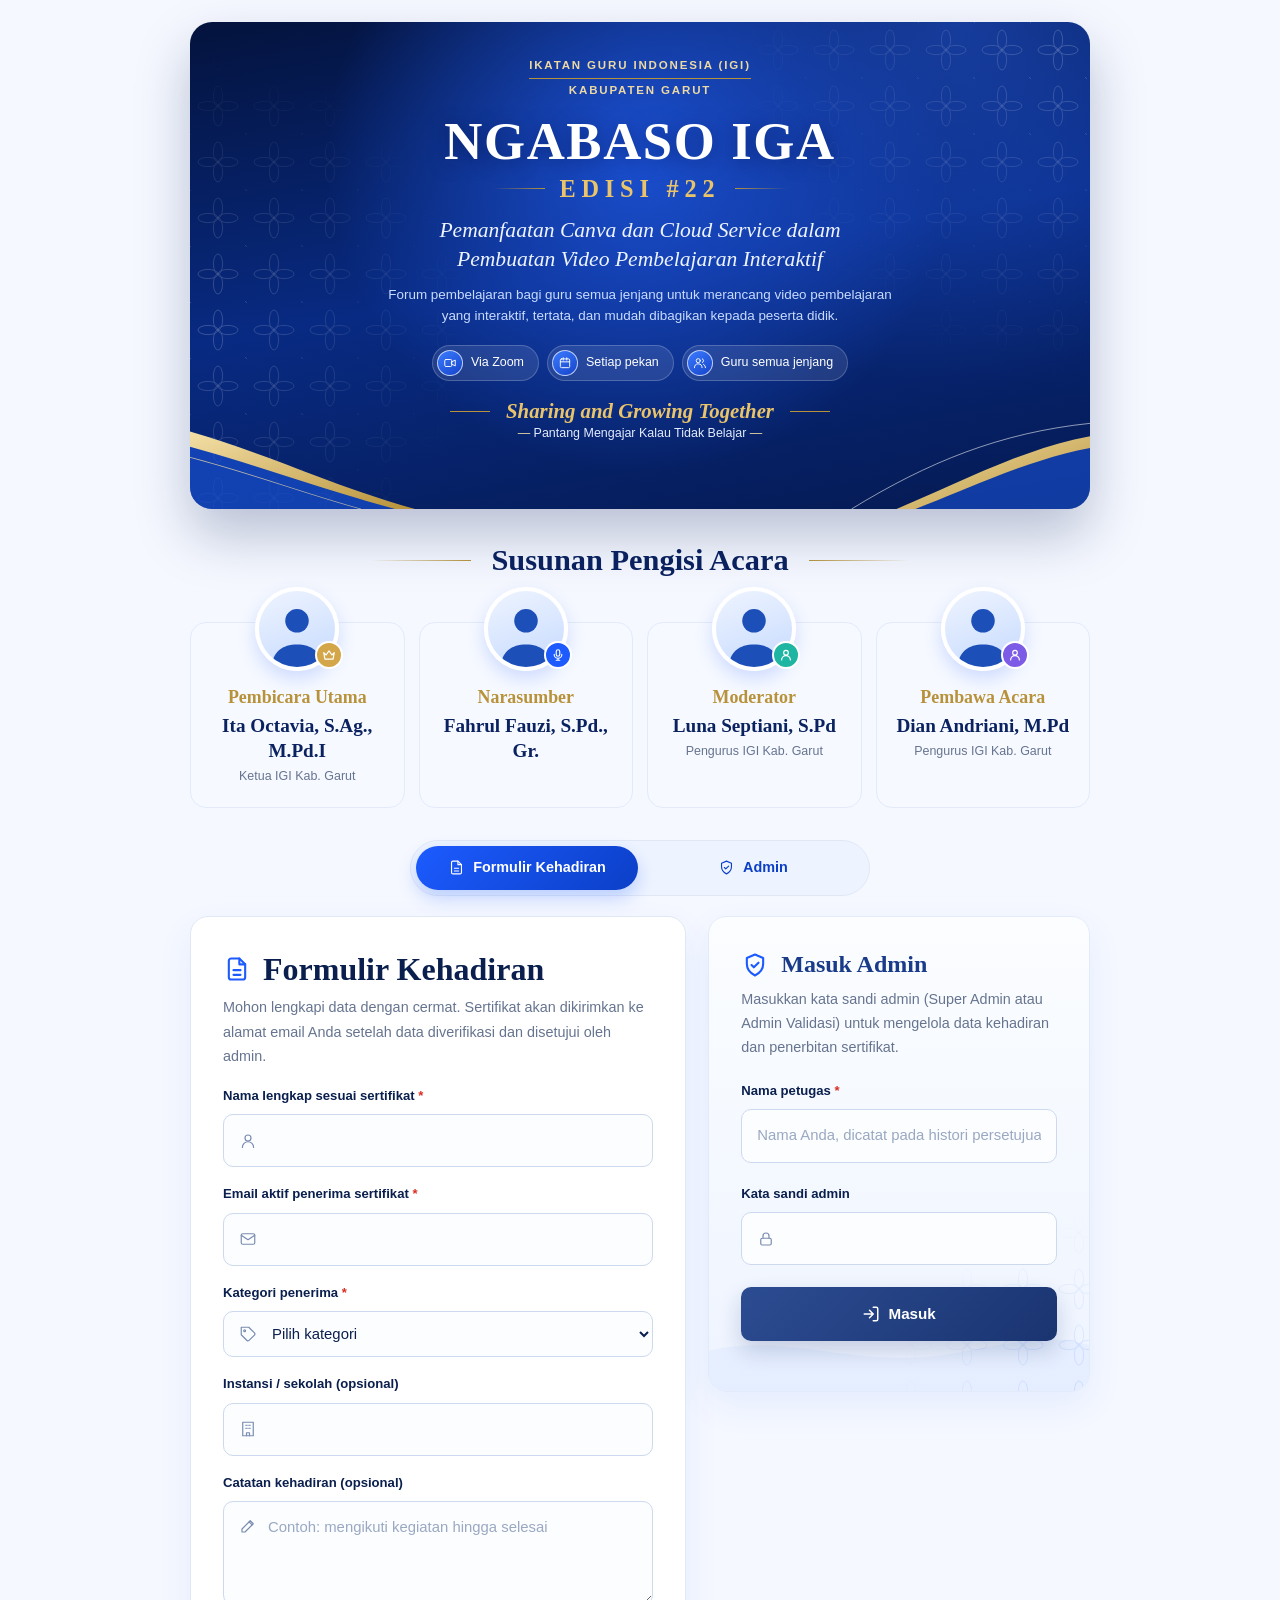
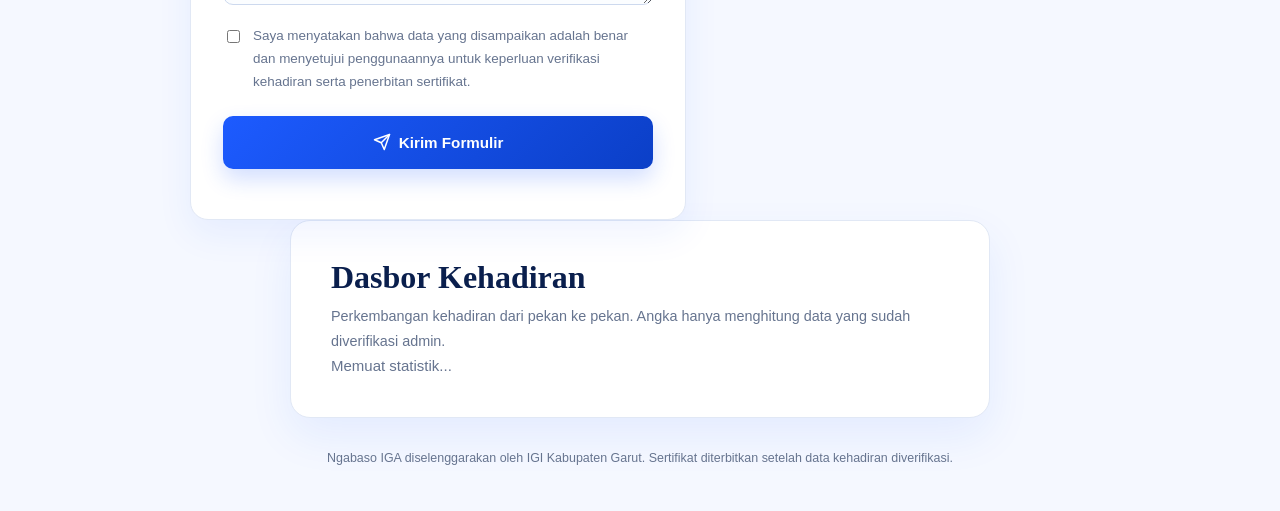
==== commit 77d975be: "Update index.html" ====
--- a/index.html
+++ b/index.html
@@ -85,6 +85,8 @@
         <h2>Masuk Admin</h2>
         <p class="muted">Masukkan kata sandi admin (Super Admin atau Admin Validasi) untuk mengelola data kehadiran dan penerbitan sertifikat.</p>
         <form id="loginForm">
+          <label for="adminName">Nama petugas <span>*</span></label>
+          <input id="adminName" required maxlength="60" autocomplete="name" placeholder="Nama Anda, dicatat pada histori persetujuan">
           <label for="adminPassword">Kata sandi admin</label>
           <input id="adminPassword" type="password" required autocomplete="current-password">
           <button class="primary" id="loginBtn" type="submit">Masuk</button>
@@ -99,6 +101,8 @@
         </div>
         <div class="subtabs" id="subtabs">
           <button class="subtab active" id="validationTab" type="button">Validasi Data</button>
+          <button class="subtab" id="statsTab" type="button">Rekapitulasi</button>
+          <button class="subtab" id="historyTab" type="button">Histori Persetujuan</button>
           <button class="subtab" id="settingsTab" type="button">Pengaturan Acara</button>
         </div>
         <div id="adminMessage" class="message" role="status" aria-live="polite"></div>
@@ -118,6 +122,16 @@
             <button class="secondary small" id="reloadBtn" type="button">Muat ulang</button>
           </div>
           <div id="submissionList" class="submissionList"><p class="muted">Silakan masuk untuk memuat data.</p></div>
+        </div>
+
+        <div id="statsPanel" class="hidden">
+          <div class="toolbar"><button class="secondary small" id="reloadStatsBtn" type="button">Muat ulang</button></div>
+          <div id="adminStats" class="stats"></div>
+        </div>
+
+        <div id="historyPanel" class="hidden">
+          <div class="toolbar"><button class="secondary small" id="reloadHistoryBtn" type="button">Muat ulang</button></div>
+          <div id="adminHistory"></div>
         </div>
 
         <form id="settingsPanel" class="hidden" novalidate>
@@ -181,6 +195,12 @@
     </section>
     </div>
 
+    <section id="publicStats" class="panel statsPublic" aria-labelledby="publicStatsTitle">
+      <h2 id="publicStatsTitle">Dasbor Kehadiran</h2>
+      <p class="muted">Perkembangan kehadiran dari pekan ke pekan. Angka hanya menghitung data yang sudah diverifikasi admin.</p>
+      <div id="publicStatsBody" class="stats"><p class="muted">Memuat statistik...</p></div>
+    </section>
+
     <footer>Ngabaso IGA diselenggarakan oleh IGI Kabupaten Garut. Sertifikat diterbitkan setelah data kehadiran diverifikasi.</footer>
   </main>
 
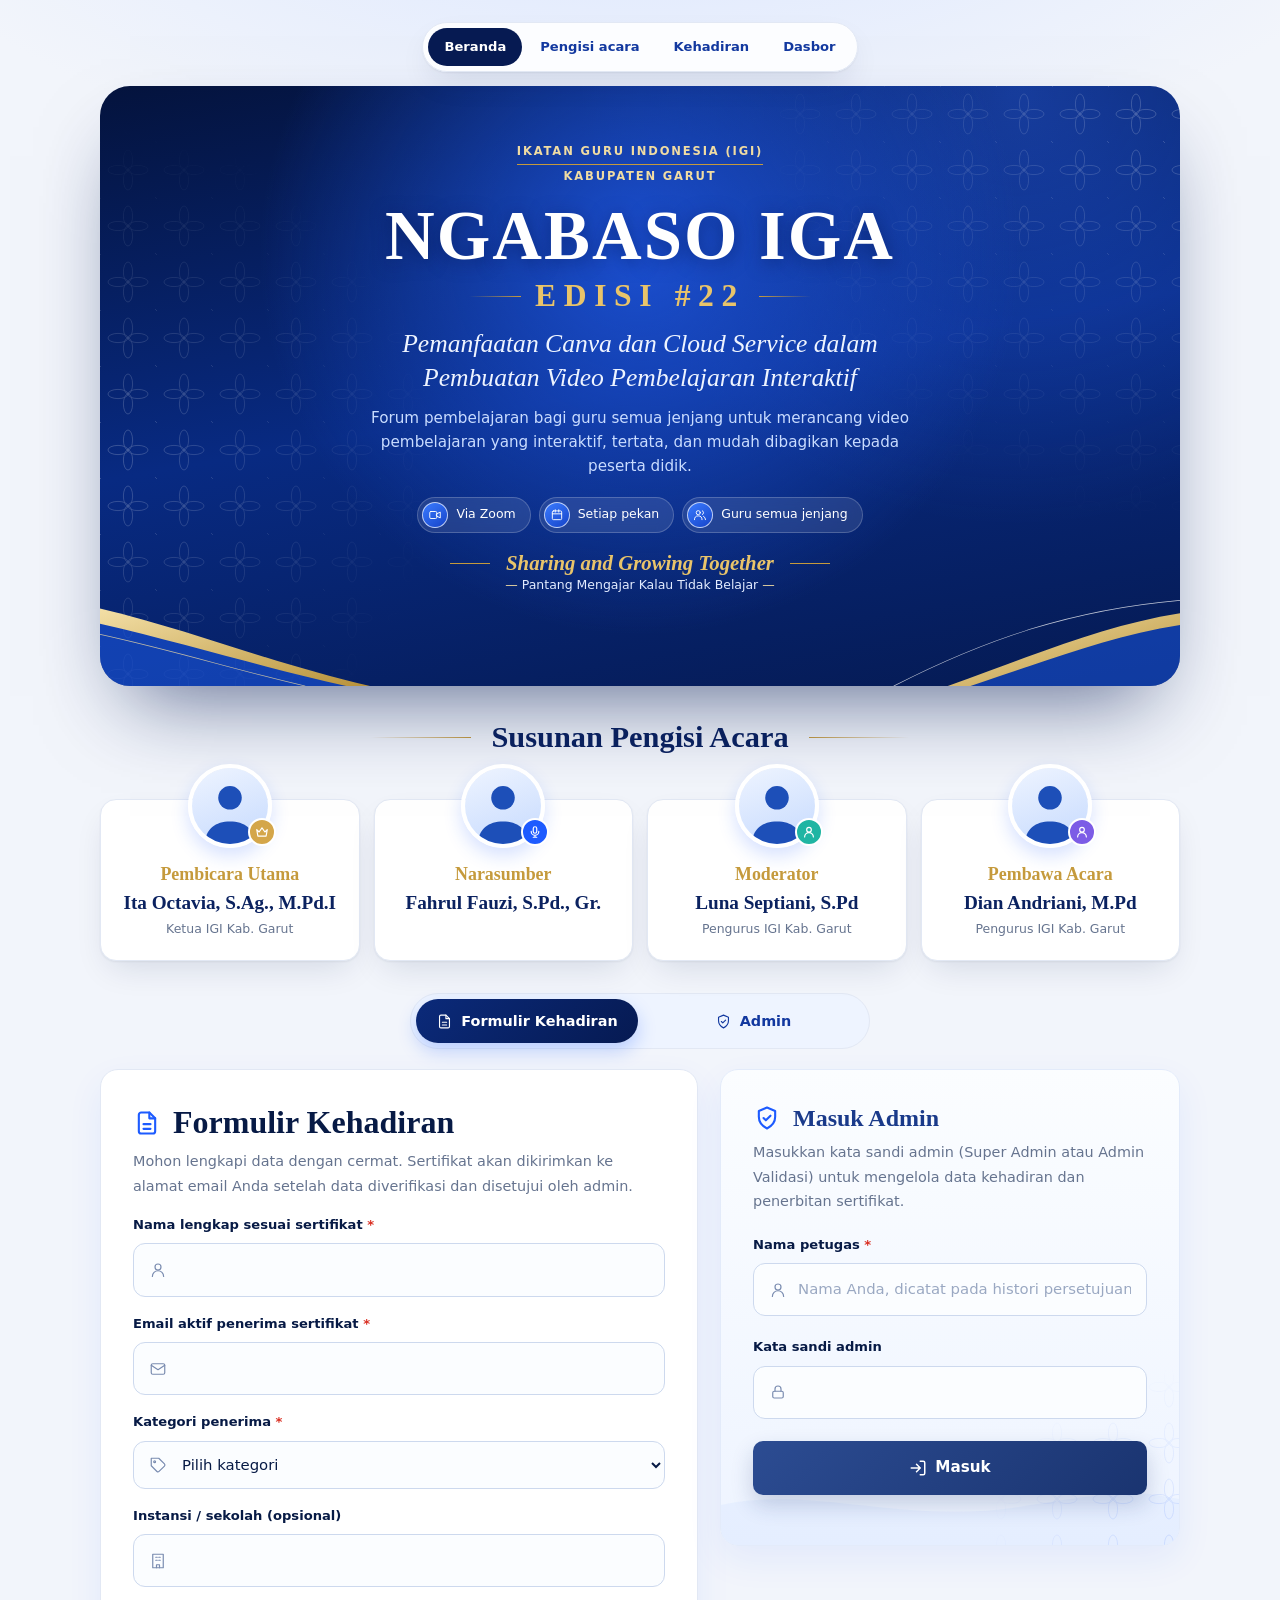
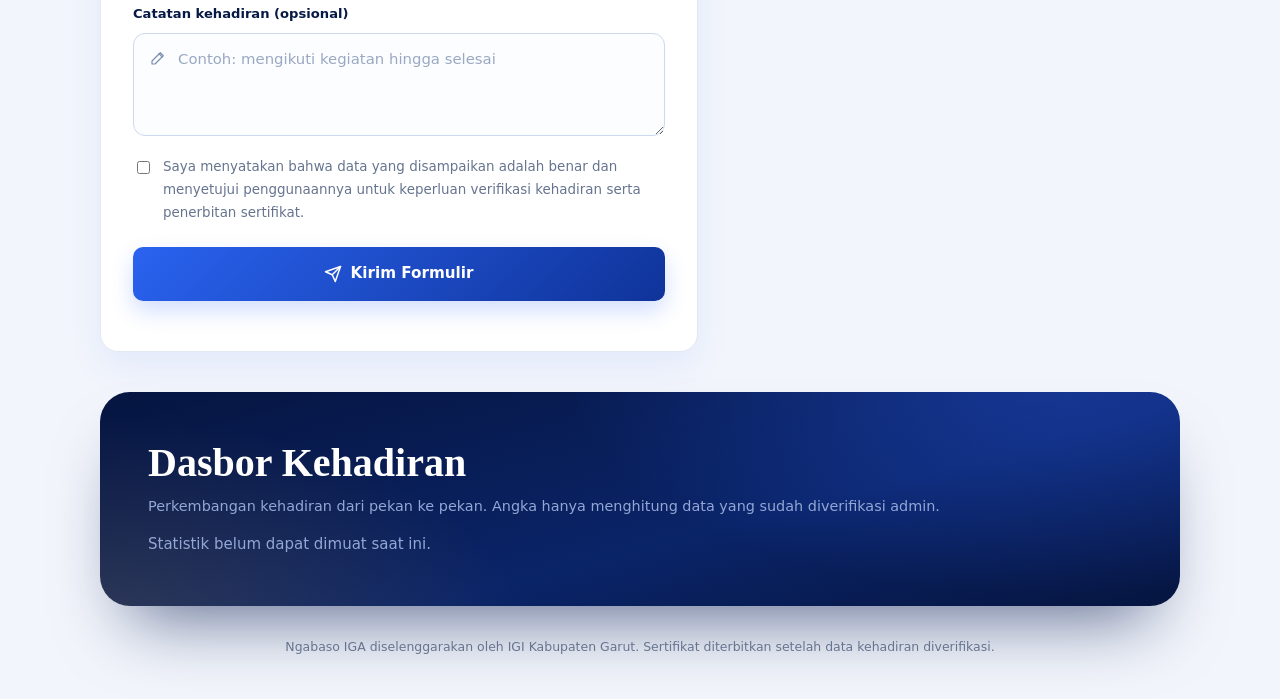
==== commit 6e2208c3: "Update index.html" ====
--- a/index.html
+++ b/index.html
@@ -4,18 +4,20 @@
   <meta charset="utf-8">
   <meta name="viewport" content="width=device-width, initial-scale=1">
   <meta http-equiv="Content-Security-Policy" content="default-src 'none'; script-src 'self'; style-src 'self' https://fonts.googleapis.com; font-src https://fonts.gstatic.com; img-src 'self' data:; connect-src https://script.google.com https://*.googleusercontent.com; base-uri 'none'; form-action 'none'">
+  <meta name="theme-color" content="#061a52">
   <meta name="description" content="Ngabaso IGA Edisi #22 - Pemanfaatan Canva dan Cloud Service dalam Pembuatan Video Pembelajaran Interaktif. IGI Kabupaten Garut.">
   <title>Ngabaso IGA Edisi #22 - Sertifikat Digital</title>
   <link rel="preconnect" href="https://fonts.googleapis.com">
   <link rel="preconnect" href="https://fonts.gstatic.com" crossorigin>
-  <link rel="stylesheet" href="https://fonts.googleapis.com/css2?family=Cormorant+Garamond:ital,wght@0,500;0,600;0,700;1,500;1,600&family=Inter:wght@400;500;600&display=swap">
+  <link rel="stylesheet" href="https://fonts.googleapis.com/css2?family=Cormorant+Garamond:ital,wght@0,500;0,600;0,700;1,500;1,600&family=Plus+Jakarta+Sans:wght@400;500;600;700&display=swap">
   <link rel="stylesheet" href="style.css">
+  <link rel="stylesheet" href="theme.css">
 </head>
 <body>
   <main class="shell">
-
-
-    <header class="hero">
+    <nav class="topnav" aria-label="Menu halaman"><a href="#beranda" class="on">Beranda</a><a href="#pengisi">Pengisi acara</a><a href="#formulir">Kehadiran</a><a href="#publicStats">Dasbor</a></nav>
+
+    <header class="hero" id="beranda">
       <p class="org" id="orgName">Ikatan Guru Indonesia (IGI) Kabupaten Garut</p>
       <h1 id="eventName">NGABASO IGA EDISI #22</h1>
       <p class="theme" id="eventTheme">Pemanfaatan Canva dan Cloud Service dalam Pembuatan Video Pembelajaran Interaktif</p>
@@ -27,9 +29,10 @@
         <li><span class="ci"><svg class="ic" viewBox="0 0 24 24" aria-hidden="true"><circle cx="9" cy="8" r="3.5"/><path d="M2.5 20a6.5 6.5 0 0 1 13 0"/><path d="M16 4.8a3.5 3.5 0 0 1 0 6.4M18 14.2a6.5 6.5 0 0 1 3.5 5.8"/></svg></span>Guru semua jenjang</li>
       </ul>
       <p class="tagline"><span>Sharing and Growing Together</span><span>Pantang Mengajar Kalau Tidak Belajar</span></p>
+      <div class="heroStats hidden" id="heroStats" aria-label="Ringkasan kehadiran"></div>
     </header>
 
-    <section class="lineup" aria-labelledby="lineupTitle">
+    <section class="lineup" id="pengisi" aria-labelledby="lineupTitle">
       <h2 id="lineupTitle">Susunan Pengisi Acara</h2>
       <dl class="people" id="peopleList">
         <div><span class="avatar" data-icon="1" aria-hidden="true"><svg class="sil" viewBox="0 0 84 84" aria-hidden="true"><circle cx="42" cy="33" r="13" fill="#1d4fb8"/><path d="M14 84c1-17 12-25 28-25s27 8 28 25z" fill="#1d4fb8"/></svg><i class="badge b-keynote"><svg class="ic" viewBox="0 0 24 24" aria-hidden="true"><path d="M3 8l4 4 5-7 5 7 4-4-2 11H5z"/></svg></i></span><dt>Pembicara Utama</dt><dd>Ita Octavia, S.Ag., M.Pd.I<small>Ketua IGI Kab. Garut</small></dd></div>
@@ -44,7 +47,7 @@
       <button class="tab" id="adminTab" type="button"><svg class="ic" viewBox="0 0 24 24" aria-hidden="true"><path d="M12 3l7 3v5c0 5-3 8-7 10-4-2-7-5-7-10V6z"/><path d="M9 12l2 2 4-4"/></svg>Admin</button>
     </nav>
 
-    <div class="workspace">
+    <div class="workspace" id="formulir">
     <section id="publicView" class="panel">
       <h2>Formulir Kehadiran</h2>
       <p class="muted">Mohon lengkapi data dengan cermat. Sertifikat akan dikirimkan ke alamat email Anda setelah data diverifikasi dan disetujui oleh admin.</p>
--- a/style.css
+++ b/style.css
@@ -290,3 +290,84 @@
 .wordingPreview hr { margin:14px 0; border:0; border-top:1px dashed var(--line-strong); }
 .wordingPreview .pvMail { text-align:left; font-size:.82rem; color:var(--body); }
 .wordingPreview .pvMail.pvPre { padding:10px 12px; background:#fff; border:1px solid var(--line); border-radius:8px; }
+
+
+/* ===== Nama petugas (login) ===== */
+#adminName { padding-left:44px; background-repeat:no-repeat; background-position:15px center; background-size:18px; background-image:url("data:image/svg+xml,%3Csvg xmlns='http://www.w3.org/2000/svg' viewBox='0 0 24 24' fill='none' stroke='%237a8cb0' stroke-width='1.6' stroke-linecap='round' stroke-linejoin='round'%3E%3Ccircle cx='12' cy='8' r='4'/%3E%3Cpath d='M4.5 20.5a7.5 7.5 0 0 1 15 0'/%3E%3C/svg%3E"); }
+.subtabs { overflow-x:auto; scrollbar-width:thin; }
+.subtab { white-space:nowrap; }
+
+/* ===== Rekapitulasi & infografis ===== */
+.statsPublic { margin-top:22px; max-width:none; }
+.stats { margin-top:14px; }
+.kpiGrid { display:grid; grid-template-columns:repeat(auto-fit,minmax(150px,1fr)); gap:10px; }
+.kpi { border:1px solid var(--line); border-top:3px solid var(--blue); border-radius:14px; padding:14px 14px 12px; background:var(--white); display:grid; gap:2px; min-width:0; }
+.kpi strong { font:700 1.9rem/1.1 var(--serif); color:var(--ink); }
+.kpi span { font-size:.8rem; font-weight:600; color:var(--body); }
+.kpi small { font-size:.72rem; color:var(--muted); }
+.k-green { border-top-color:#1f9d55; } .k-gold { border-top-color:var(--gold); } .k-navy { border-top-color:var(--navy); }
+.k-amber { border-top-color:#e0a100; } .k-red { border-top-color:#d92d20; }
+.statCard { border:1px solid var(--line); border-radius:14px; padding:16px 18px; margin-top:12px; background:var(--white); min-width:0; }
+.statCard h3 { margin:0 0 4px; font:700 1.25rem/1.25 var(--serif); color:var(--ink); }
+.small2 { font-size:.78rem; margin:2px 0 8px; }
+.statCols { display:grid; grid-template-columns:repeat(2,minmax(0,1fr)); gap:12px; }
+.chart { display:block; width:100%; height:auto; margin-top:6px; }
+.chart .grid { stroke:var(--line); stroke-width:1; }
+.chart .axis { fill:var(--muted); font:10px var(--sans); }
+.chart .end { text-anchor:end; } .chart .mid { text-anchor:middle; }
+.chart .val { fill:var(--ink); font:600 9px var(--sans); text-anchor:middle; }
+.bar-sub { fill:#c3d4fb; } .bar-ver { fill:var(--blue); } .bar-sent { fill:var(--gold); }
+.legend { display:flex; flex-wrap:wrap; gap:6px 16px; font-size:.76rem; color:var(--muted); margin:6px 0 2px; }
+.legend .lg { display:inline-flex; align-items:center; gap:6px; }
+.catRow { margin:12px 0; }
+.catHead { display:flex; justify-content:space-between; gap:10px; font-size:.86rem; color:var(--ink); }
+.catRow small { display:block; margin-top:3px; font-size:.74rem; color:var(--muted); }
+.meter { height:9px; border-radius:999px; background:var(--sky); overflow:hidden; margin-top:5px; }
+.meter i { display:block; height:100%; border-radius:999px; background:var(--blue); }
+.meter i.cat-narasumber { background:var(--gold); } .meter i.cat-panitia { background:#1f9d55; }
+.rank { list-style:none; margin:8px 0 0; padding:0; display:grid; gap:10px; }
+.rank li { display:grid; grid-template-columns:30px minmax(0,1fr) auto; gap:10px; align-items:center; }
+.rank .pos { width:28px; height:28px; border-radius:50%; background:var(--sky); color:var(--blue-dark); font-weight:700; font-size:.8rem; display:grid; place-items:center; }
+.rank .top1 .pos { background:#f5d878; color:#6b4a00; } .rank .top2 .pos { background:#dfe4ee; color:#4a5468; } .rank .top3 .pos { background:#efc9a0; color:#6b3a10; }
+.rank .who { min-width:0; } .rank .who b { display:block; font-size:.88rem; color:var(--ink); overflow-wrap:anywhere; }
+.rank .who small { display:block; font-size:.74rem; color:var(--muted); overflow-wrap:anywhere; }
+.rank .score { font-weight:700; font-size:.82rem; color:var(--blue-dark); white-space:nowrap; }
+
+/* ===== Histori persetujuan ===== */
+.tableWrap { overflow-x:auto; margin-top:12px; border:1px solid var(--line); border-radius:14px; background:var(--white); }
+.histTable { width:100%; border-collapse:collapse; font-size:.82rem; min-width:640px; }
+.histTable th { text-align:left; padding:10px 12px; background:var(--sky); color:var(--ink); font-size:.76rem; }
+.histTable td { padding:10px 12px; border-top:1px solid var(--line); vertical-align:top; overflow-wrap:anywhere; }
+.histTable td b, .histTable td small { display:block; }
+.histTable td small { color:var(--muted); font-size:.74rem; }
+.tag { display:inline-block; padding:3px 10px; border-radius:999px; font-size:.7rem; font-weight:700; }
+.tag-ok { background:#e7f7ee; color:#146c3a; } .tag-no { background:#fdecea; color:#a21b13; } .tag-re { background:#fff4db; color:#7a4c00; }
+
+@media (max-width:640px) {
+  .statCols { grid-template-columns:1fr; }
+  .kpi strong { font-size:1.55rem; }
+}
+
+/* ===== Penyempurnaan tampilan: warna tenang, podium, skeleton ===== */
+.kpiGrid.todo { margin-top:10px; grid-template-columns:repeat(auto-fit,minmax(130px,1fr)); }
+.kpi.warn { padding:10px 12px; background:#fffdf7; }
+.kpi.warn strong { font-size:1.35rem; }
+button.kpi.link { text-align:left; font:inherit; font-weight:inherit; cursor:pointer; box-shadow:none; transition:transform .15s, box-shadow .15s; }
+button.kpi.link:hover { transform:translateY(-2px); box-shadow:0 8px 18px #1d5bff1f; }
+.kpi strong, .chart .val, .score, .catHead b { font-variant-numeric:tabular-nums; }
+.statCols { grid-template-columns:minmax(0,1fr) minmax(0,1.5fr); }
+.podium { display:grid; grid-template-columns:repeat(3,minmax(0,1fr)); gap:8px; align-items:end; margin:10px 0 14px; }
+.pod { display:grid; gap:2px; justify-items:center; text-align:center; padding:12px 6px 10px; border:1px solid var(--line); border-radius:14px; background:var(--white); min-width:0; }
+.pod.p1 { order:2; padding-top:20px; border-top:3px solid var(--gold); background:linear-gradient(180deg,#fffaf0,#fff); }
+.pod.p2 { order:1; border-top:3px solid #aeb8cc; } .pod.p3 { order:3; border-top:3px solid #c98b55; }
+.pod .av { width:44px; height:44px; border-radius:50%; display:grid; place-items:center; font:700 1rem var(--sans); color:var(--white); background:var(--blue); }
+.pod.p1 .av { background:var(--gold); width:52px; height:52px; } .pod.p2 .av { background:#7f8aa3; } .pod.p3 .av { background:#b87a45; }
+.pod .medal { font-size:.66rem; font-weight:700; letter-spacing:.06em; text-transform:uppercase; color:var(--muted); margin-top:4px; }
+.pod b { font-size:.82rem; color:var(--ink); line-height:1.25; overflow-wrap:anywhere; }
+.pod small { font-size:.7rem; color:var(--muted); overflow-wrap:anywhere; }
+.pod em { font-style:normal; font-weight:700; font-size:.78rem; color:var(--blue-dark); margin-top:2px; }
+.sk { border:0 !important; min-height:84px; background:linear-gradient(90deg,#eaf0fc 25%,#f7f9ff 50%,#eaf0fc 75%); background-size:200% 100%; animation:shimmer 1.4s linear infinite; }
+.skBlock { min-height:230px; }
+@keyframes shimmer { from { background-position:200% 0; } to { background-position:-200% 0; } }
+@media (prefers-reduced-motion:reduce) { .sk { animation:none; } button.kpi.link { transition:none; } }
+@media (max-width:640px) { .statCols { grid-template-columns:1fr; } .pod b { font-size:.76rem; } .pod .av { width:38px; height:38px; } .pod.p1 .av { width:44px; height:44px; } }
--- a/theme.css
+++ b/theme.css
@@ -0,0 +1,119 @@
+/* Ngabaso IGA - lapisan tema "Batik Premium". Dimuat setelah style.css; memperhalus tampilan dan menambah infografis interaktif. */
+:root{--sans:"Plus Jakarta Sans",Inter,system-ui,-apple-system,"Segoe UI",sans-serif;--ink:#071a45;--blue:#2459e6;--blue-dark:#12389f;--gold:#c59a3c;--gold-soft:#f0dca3;--bg:#f2f5fb;--line:#e2e8f4;--shadow:0 1px 2px #071a4510,0 14px 34px -10px #071a4524}
+body{background:radial-gradient(1100px 460px at 50% -140px,#dbe6ff 0,transparent 70%),var(--bg)}
+.shell{width:min(1120px,100%)}
+[id]{scroll-margin-top:76px}
+
+/* Navigasi mengambang */
+.topnav{position:sticky;top:10px;z-index:50;display:flex;gap:2px;width:fit-content;max-width:100%;margin:0 auto 14px;padding:5px;border-radius:999px;background:#ffffffd9;-webkit-backdrop-filter:blur(14px);backdrop-filter:blur(14px);border:1px solid var(--line);box-shadow:var(--shadow);overflow-x:auto;scrollbar-width:none}
+.topnav a{flex:none;padding:8px 16px;border-radius:999px;color:var(--blue-dark);font-size:.82rem;font-weight:600;text-decoration:none;transition:background .2s,color .2s}
+.topnav a:hover{background:#e6eeff}
+.topnav a.on{background:var(--navy);color:#fff}
+.topnav a:focus-visible{outline:3px solid #2459e655;outline-offset:1px}
+
+/* Hero */
+@media (min-width:821px){.hero{padding:56px 48px 92px;border-radius:30px}.hero h1{font-size:clamp(2.6rem,5.4vw,4.3rem)}.theme{font-size:1.6rem}.lead{font-size:.95rem}}
+.hero{box-shadow:0 40px 80px -30px #061a52a0}
+.chips li{-webkit-backdrop-filter:blur(8px);backdrop-filter:blur(8px)}
+.heroStats{display:grid;grid-template-columns:repeat(3,minmax(0,1fr));gap:10px;max-width:660px;margin:28px auto 0}
+.hs{padding:16px 10px 14px;border-radius:18px;background:#ffffff14;border:1px solid #ffffff30;-webkit-backdrop-filter:blur(8px);backdrop-filter:blur(8px)}
+.hs strong{display:block;font:700 clamp(1.7rem,4.4vw,2.6rem)/1 var(--serif);color:#fff;font-variant-numeric:tabular-nums}
+.hs span{display:block;margin-top:6px;font-size:.72rem;font-weight:500;color:var(--gold-soft)}
+
+/* Susunan pengisi acara */
+.people>div{background:#fff;border-color:var(--line);box-shadow:var(--shadow);transition:border-color .2s,box-shadow .2s}
+.people>div:hover{border-color:var(--gold-soft);box-shadow:0 20px 40px -14px #c59a3c55}
+
+/* Panel & formulir */
+.panel{border-radius:24px;box-shadow:var(--shadow)}
+input:not([type=checkbox]),select,textarea{border-radius:12px}
+input:focus-visible,select:focus-visible,textarea:focus-visible{box-shadow:0 0 0 4px #2459e626}
+.primary{background:linear-gradient(135deg,#2a63f0,#0f3399)}
+.tab.active{background:linear-gradient(135deg,#0b2a7a,#061a52)}
+.status{background:var(--sky)}
+.status[data-s="TERKIRIM"]{background:#e7f7ee;color:#146c3a}
+.status[data-s="DITOLAK"],.status[data-s="GAGAL"]{background:#fdecea;color:#a21b13}
+.status[data-s="MENUNGGU VALIDASI"],.status[data-s="SEDANG DIPROSES"]{background:#fff4db;color:#7a4c00}
+.submissionCard{border-radius:16px}
+
+/* Kartu angka (KPI) */
+.kpi{position:relative;overflow:hidden;border:1px solid var(--line);border-radius:18px;padding:18px 18px 16px 20px}
+.kpi::before{content:"";position:absolute;left:0;top:16px;bottom:16px;width:3px;border-radius:0 3px 3px 0;background:var(--blue)}
+.k-gold::before{background:var(--gold)}.k-amber::before{background:#e0a100}.k-red::before{background:#d92d20}
+.kpi strong{font-size:2.5rem}
+.kpi.warn strong{font-size:1.5rem}
+.spark{position:absolute;right:14px;top:18px;width:84px;height:30px;overflow:visible}
+.sparkLn{fill:none;stroke:var(--blue);stroke-width:1.8;stroke-linecap:round;opacity:.85}
+.k-gold .sparkLn{stroke:var(--gold)}
+
+/* Dasbor publik: panel gelap */
+.statsPublic{--white:#ffffff0d;--ink:#fff;--body:#cfdbf7;--muted:#93a7d6;--line:#ffffff1f;--sky:#ffffff14;--blue:#6c97ff;--blue-dark:#a9c3ff;--gold:#e3b95a;--shadow:none;
+  margin-top:40px;padding:48px clamp(16px,4vw,48px);border:0;border-radius:30px;color:var(--body);
+  background:radial-gradient(700px 320px at 88% -10%,#2f63ff55,transparent 70%),radial-gradient(600px 300px at 0 110%,#c59a3c33,transparent 70%),linear-gradient(165deg,#061540,#0a2468 60%,#061540);box-shadow:0 40px 70px -30px #061a52a0}
+.statsPublic h2{color:#fff;font-size:clamp(1.7rem,4vw,2.5rem)}
+.statsPublic .statCard{border-radius:20px;-webkit-backdrop-filter:blur(8px);backdrop-filter:blur(8px)}
+.statsPublic .pod.p1{background:linear-gradient(180deg,#e3b95a33,#ffffff0d)}
+.statsPublic .sk{background:linear-gradient(90deg,#ffffff0d 25%,#ffffff1f 50%,#ffffff0d 75%);background-size:200% 100%}
+.statCols{grid-template-columns:repeat(2,minmax(0,1fr))}
+.statCard{border-radius:20px;padding:20px 22px}
+
+/* Grafik garis interaktif */
+.chartWrap .legend{gap:8px;margin:10px 0 4px}
+.lgBtn{display:inline-flex;align-items:center;gap:8px;padding:6px 14px;border-radius:999px;border:1px solid var(--line);background:var(--sky);color:var(--body);font-size:.76rem;font-weight:600;transition:opacity .2s}
+.lgBtn.off{opacity:.45;text-decoration:line-through}
+.sw{display:inline-block;width:10px;height:10px;border-radius:3px;flex:none}
+.sw-sub{background:#8fb0ff}.sw-ver{background:var(--blue)}.sw-sent{background:var(--gold)}
+.plot{position:relative}
+.chart .grid{stroke-dasharray:2 4}
+.chart .axis{font-size:11px}
+.ln{fill:none;stroke-width:2.6;stroke-linecap:round;stroke-linejoin:round}
+.ln-sub{stroke:#8fb0ff;stroke-dasharray:6 6;stroke-width:2}.ln-ver{stroke:var(--blue)}.ln-sent{stroke:var(--gold)}
+.gs{stop-color:var(--blue);stop-opacity:.4}.ge{stop-color:var(--blue);stop-opacity:0}
+.ser{transition:opacity .25s}.ser.off{opacity:0;pointer-events:none}
+.cursor{stroke:var(--muted);stroke-width:1;stroke-dasharray:3 3;opacity:0}
+.hov .cursor{opacity:.8}
+.dot{stroke-width:2.5;fill:#fff}.dot-sub{stroke:#8fb0ff}.dot-ver{stroke:var(--blue)}.dot-sent{stroke:var(--gold)}
+.hit{fill:transparent;cursor:crosshair;outline:none}
+.tip{position:absolute;top:6px;z-index:2;min-width:168px;padding:11px 14px;border-radius:14px;background:#061a52f2;color:#fff;font-size:.78rem;box-shadow:0 18px 36px -10px #061a5280;border:1px solid #ffffff22;pointer-events:none;opacity:0;transition:opacity .12s}
+.hov .tip{opacity:1}
+.tip b{display:block;margin-bottom:6px;font:700 1.05rem var(--serif);color:var(--gold-soft)}
+.tip p{display:flex;align-items:center;gap:8px;margin:3px 0}.tip p span{flex:1}.tip p strong{font-variant-numeric:tabular-nums}
+.chartWrap .reveal{clip-path:inset(0 100% 0 0)}
+.chartWrap.in .reveal{animation:wipe 1.2s .1s cubic-bezier(.2,.7,.2,1) forwards}
+@keyframes wipe{to{clip-path:inset(-12px)}}
+
+/* Donat kategori */
+.donutBox{display:grid;grid-template-columns:minmax(150px,200px) minmax(0,1fr);gap:18px;align-items:center;margin-top:8px}
+.donut{display:block;width:100%;height:auto}
+.dTrack{fill:none;stroke:var(--sky);stroke-width:13}
+.seg{fill:none;stroke-width:13;stroke-dasharray:0 100;transition:stroke-dasharray 1.1s cubic-bezier(.2,.7,.2,1),opacity .2s,stroke-width .2s;cursor:pointer}
+.in .seg{stroke-dasharray:var(--d) calc(100 - var(--d))}
+.seg-peserta{stroke:var(--blue)}.seg-narasumber{stroke:var(--gold)}.seg-panitia{stroke:#2fbf8a}
+.donut.dim .seg:not(.act){opacity:.25}.seg.act{stroke-width:15}
+.dNum{fill:var(--ink);font:700 15px var(--serif);text-anchor:middle}
+.dLab{fill:var(--muted);font:500 5.2px var(--sans);text-anchor:middle}
+.dLegend{list-style:none;margin:0;padding:0;display:grid;gap:8px}
+.dLegend li{display:grid;grid-template-columns:12px minmax(0,1fr);gap:2px 10px;padding:9px 12px;border:1px solid var(--line);border-radius:12px;cursor:pointer;transition:background .2s,border-color .2s;outline:none}
+.dLegend li:hover,.dLegend li:focus-visible,.dLegend li.act{background:var(--sky);border-color:var(--blue)}
+.dLegend .sw{grid-row:1/3;align-self:center;width:12px;height:12px;border-radius:50%}
+.dLegend .sw-peserta{background:var(--blue)}.dLegend .sw-narasumber{background:var(--gold)}.dLegend .sw-panitia{background:#2fbf8a}
+.dLegend b{display:flex;justify-content:space-between;gap:8px;font-size:.86rem;color:var(--ink);font-variant-numeric:tabular-nums}
+.dLegend small{font-size:.72rem;color:var(--muted)}
+
+/* Alur menuju sertifikat */
+.fn{margin:16px 0}
+.fnHead{display:flex;justify-content:space-between;gap:10px;font-size:.86rem;color:var(--ink)}
+.fnHead b{font-variant-numeric:tabular-nums}
+.fnTrack{height:14px;margin-top:7px;border-radius:999px;background:var(--sky);overflow:hidden}
+.fnBar{display:block;width:0;height:100%;border-radius:999px;transition:width 1.2s cubic-bezier(.2,.7,.2,1)}
+.in .fnBar{width:var(--w)}
+.fn-sub{background:#8fb0ff}.fn-ver{background:linear-gradient(90deg,var(--blue),#8fb0ff)}.fn-sent{background:linear-gradient(90deg,#a97b1f,var(--gold))}
+
+@media (max-width:640px){
+  .kpi strong{font-size:2rem}.spark{width:60px}
+  .donutBox{grid-template-columns:1fr}.donut{max-width:220px;margin:0 auto}
+  .statsPublic{border-radius:22px;padding:32px 14px}
+  .topnav a{padding:8px 12px;font-size:.78rem}
+  .heroStats{gap:6px}.hs{padding:12px 6px}
+}
+@media (prefers-reduced-motion:reduce){.chartWrap .reveal{clip-path:none}.seg{stroke-dasharray:var(--d) calc(100 - var(--d))}.fnBar{width:var(--w)}}
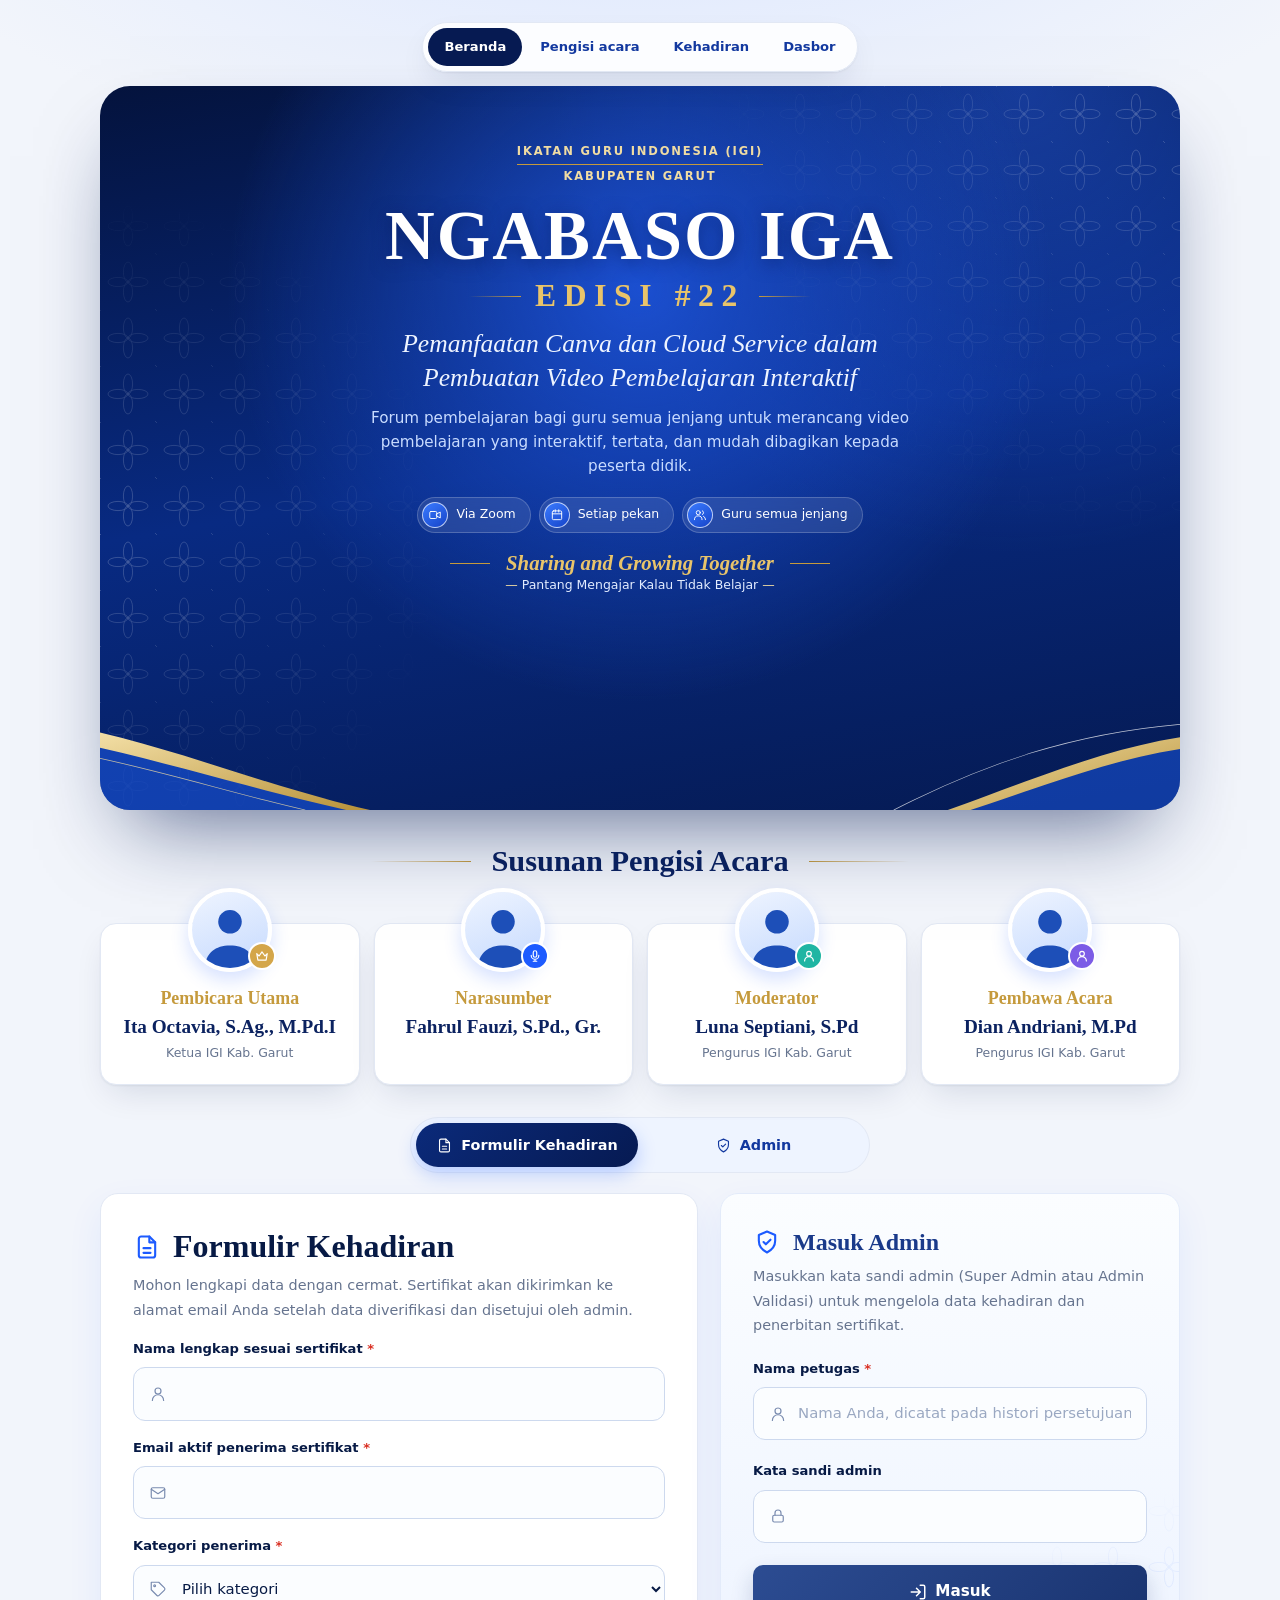
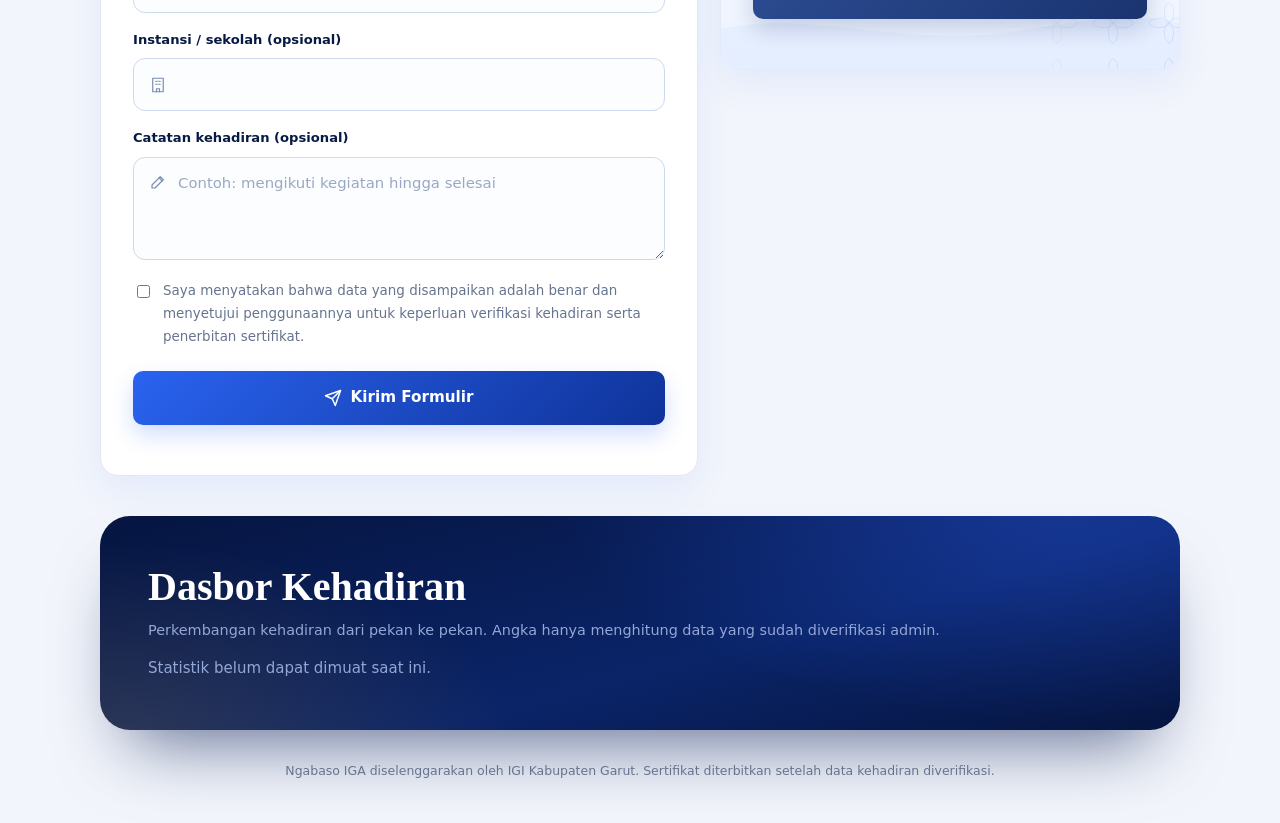
==== commit 8109dbf2: "Update index.html" ====
--- a/index.html
+++ b/index.html
@@ -29,7 +29,7 @@
         <li><span class="ci"><svg class="ic" viewBox="0 0 24 24" aria-hidden="true"><circle cx="9" cy="8" r="3.5"/><path d="M2.5 20a6.5 6.5 0 0 1 13 0"/><path d="M16 4.8a3.5 3.5 0 0 1 0 6.4M18 14.2a6.5 6.5 0 0 1 3.5 5.8"/></svg></span>Guru semua jenjang</li>
       </ul>
       <p class="tagline"><span>Sharing and Growing Together</span><span>Pantang Mengajar Kalau Tidak Belajar</span></p>
-      <div class="heroStats hidden" id="heroStats" aria-label="Ringkasan kehadiran"></div>
+      <div class="heroStats" id="heroStats" aria-label="Ringkasan kehadiran"></div>
     </header>
 
     <section class="lineup" id="pengisi" aria-labelledby="lineupTitle">
@@ -118,6 +118,7 @@
               <option value="GAGAL">Gagal dikirim</option>
               <option value="DISETUJUI">Disetujui (belum selesai)</option>
               <option value="SEDANG DIPROSES">Sedang diproses (tertahan)</option>
+              <option value="TERTAHAN">Diproses / tertahan (gabungan)</option>
               <option value="TERKIRIM">Terkirim</option>
               <option value="DITOLAK">Ditolak</option>
               <option value="SEMUA">Semua data</option>
--- a/theme.css
+++ b/theme.css
@@ -15,7 +15,8 @@
 @media (min-width:821px){.hero{padding:56px 48px 92px;border-radius:30px}.hero h1{font-size:clamp(2.6rem,5.4vw,4.3rem)}.theme{font-size:1.6rem}.lead{font-size:.95rem}}
 .hero{box-shadow:0 40px 80px -30px #061a52a0}
 .chips li{-webkit-backdrop-filter:blur(8px);backdrop-filter:blur(8px)}
-.heroStats{display:grid;grid-template-columns:repeat(3,minmax(0,1fr));gap:10px;max-width:660px;margin:28px auto 0}
+.heroStats{display:grid;grid-template-columns:repeat(3,minmax(0,1fr));gap:10px;max-width:660px;min-height:96px;margin:28px auto 0}
+.heroStats:empty{visibility:hidden}
 .hs{padding:16px 10px 14px;border-radius:18px;background:#ffffff14;border:1px solid #ffffff30;-webkit-backdrop-filter:blur(8px);backdrop-filter:blur(8px)}
 .hs strong{display:block;font:700 clamp(1.7rem,4.4vw,2.6rem)/1 var(--serif);color:#fff;font-variant-numeric:tabular-nums}
 .hs span{display:block;margin-top:6px;font-size:.72rem;font-weight:500;color:var(--gold-soft)}
@@ -74,6 +75,7 @@
 .hov .cursor{opacity:.8}
 .dot{stroke-width:2.5;fill:#fff}.dot-sub{stroke:#8fb0ff}.dot-ver{stroke:var(--blue)}.dot-sent{stroke:var(--gold)}
 .hit{fill:transparent;cursor:crosshair;outline:none}
+.hit:focus-visible{fill:var(--sky)}
 .tip{position:absolute;top:6px;z-index:2;min-width:168px;padding:11px 14px;border-radius:14px;background:#061a52f2;color:#fff;font-size:.78rem;box-shadow:0 18px 36px -10px #061a5280;border:1px solid #ffffff22;pointer-events:none;opacity:0;transition:opacity .12s}
 .hov .tip{opacity:1}
 .tip b{display:block;margin-bottom:6px;font:700 1.05rem var(--serif);color:var(--gold-soft)}
@@ -87,7 +89,7 @@
 .donut{display:block;width:100%;height:auto}
 .dTrack{fill:none;stroke:var(--sky);stroke-width:13}
 .seg{fill:none;stroke-width:13;stroke-dasharray:0 100;transition:stroke-dasharray 1.1s cubic-bezier(.2,.7,.2,1),opacity .2s,stroke-width .2s;cursor:pointer}
-.in .seg{stroke-dasharray:var(--d) calc(100 - var(--d))}
+.in .seg{stroke-dasharray:var(--d,0) var(--g,100)}
 .seg-peserta{stroke:var(--blue)}.seg-narasumber{stroke:var(--gold)}.seg-panitia{stroke:#2fbf8a}
 .donut.dim .seg:not(.act){opacity:.25}.seg.act{stroke-width:15}
 .dNum{fill:var(--ink);font:700 15px var(--serif);text-anchor:middle}
@@ -106,7 +108,7 @@
 .fnHead b{font-variant-numeric:tabular-nums}
 .fnTrack{height:14px;margin-top:7px;border-radius:999px;background:var(--sky);overflow:hidden}
 .fnBar{display:block;width:0;height:100%;border-radius:999px;transition:width 1.2s cubic-bezier(.2,.7,.2,1)}
-.in .fnBar{width:var(--w)}
+.in .fnBar{width:var(--w,0%)}
 .fn-sub{background:#8fb0ff}.fn-ver{background:linear-gradient(90deg,var(--blue),#8fb0ff)}.fn-sent{background:linear-gradient(90deg,#a97b1f,var(--gold))}
 
 @media (max-width:640px){
@@ -114,6 +116,17 @@
   .donutBox{grid-template-columns:1fr}.donut{max-width:220px;margin:0 auto}
   .statsPublic{border-radius:22px;padding:32px 14px}
   .topnav a{padding:8px 12px;font-size:.78rem}
-  .heroStats{gap:6px}.hs{padding:12px 6px}
+  .heroStats{gap:6px;min-height:88px}.hs{padding:12px 6px}
 }
-@media (prefers-reduced-motion:reduce){.chartWrap .reveal{clip-path:none}.seg{stroke-dasharray:var(--d) calc(100 - var(--d))}.fnBar{width:var(--w)}}
+@media (prefers-reduced-motion:reduce){.chartWrap .reveal{clip-path:none}.seg{stroke-dasharray:var(--d,0) var(--g,100)}.fnBar{width:var(--w,0%)}}
+
+/* Layar sentuh: tanpa efek hover (di ponsel hover "menempel" setelah ketukan dan membuat kartu terangkat/bergeser) */
+@media (hover:none){
+  button.kpi.link:hover{transform:none;box-shadow:none}
+  .people>div:hover{border-color:var(--line);box-shadow:var(--shadow)}
+  .dLegend li:hover{background:transparent;border-color:var(--line)}
+  .dLegend li.act{background:var(--sky);border-color:var(--blue)}
+  .topnav a:hover{background:transparent}.topnav a.on:hover{background:var(--navy)}
+  .tab:hover{background:transparent}.tab.active:hover{background:linear-gradient(135deg,#0b2a7a,#061a52)}
+  button:active:not(:disabled){transform:none}
+}
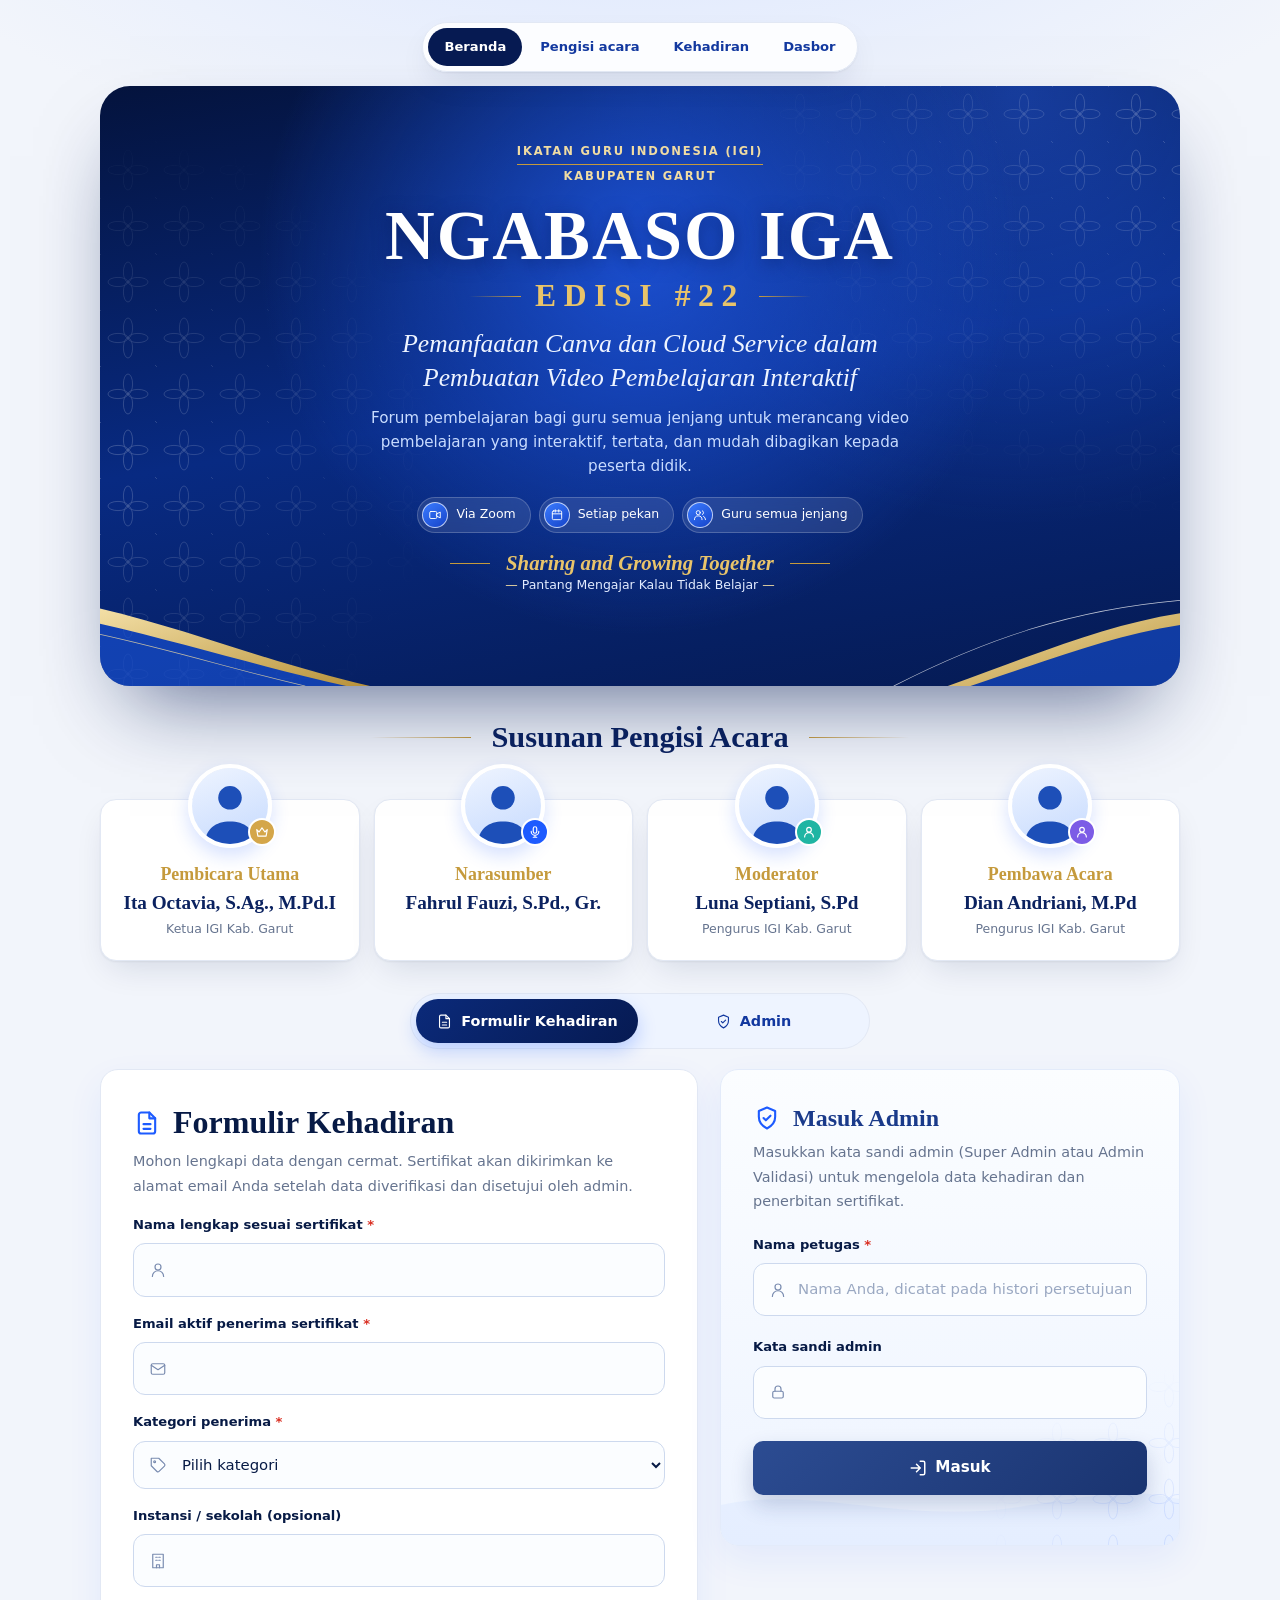
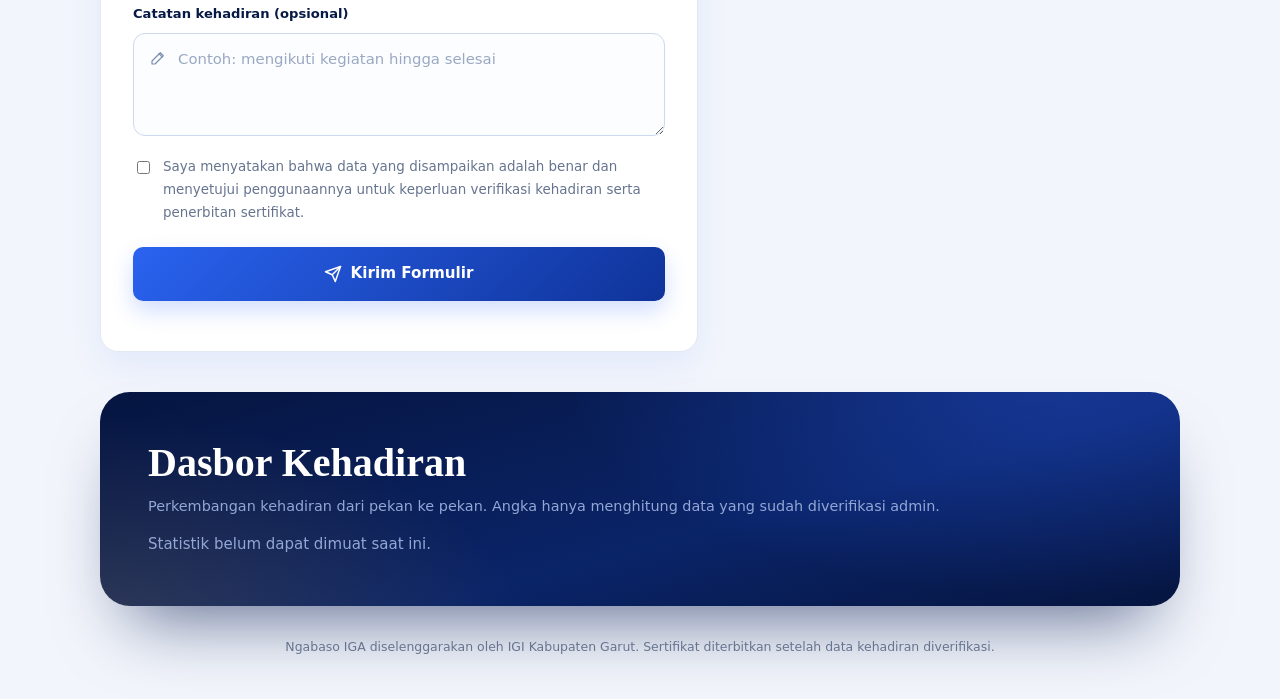
==== commit 58820972: "Update index.html" ====
--- a/index.html
+++ b/index.html
@@ -161,7 +161,13 @@
           </fieldset>
           <fieldset>
             <legend>Sertifikat</legend>
-            <label for="s_certificateCode">Kode nomor sertifikat</label>
+            <label for="s_certificateNoMode">Cara penomoran sertifikat</label>
+            <select id="s_certificateNoMode">
+              <option value="auto">Otomatis (dibuat sistem)</option>
+              <option value="manual">Manual (diketik admin saat menyetujui)</option>
+            </select>
+            <p class="muted assetNote">Otomatis: nomor dibuat sistem. Manual: saat menekan "Setujui &amp; kirim", admin mengetik sendiri nomor sertifikatnya. Nomor yang sama tidak dapat dipakai dua kali.</p>
+            <label for="s_certificateCode">Kode nomor sertifikat (untuk mode otomatis)</label>
             <input id="s_certificateCode" maxlength="40" placeholder="IGI-GARUT">
             <p class="muted assetNote">Nomor tercetak: urutan/KODE/bulan romawi/tahun, misalnya 001/IGI-GARUT/X/2026.</p>
             <label for="s_eventDuration">Durasi kegiatan (JP)</label>
